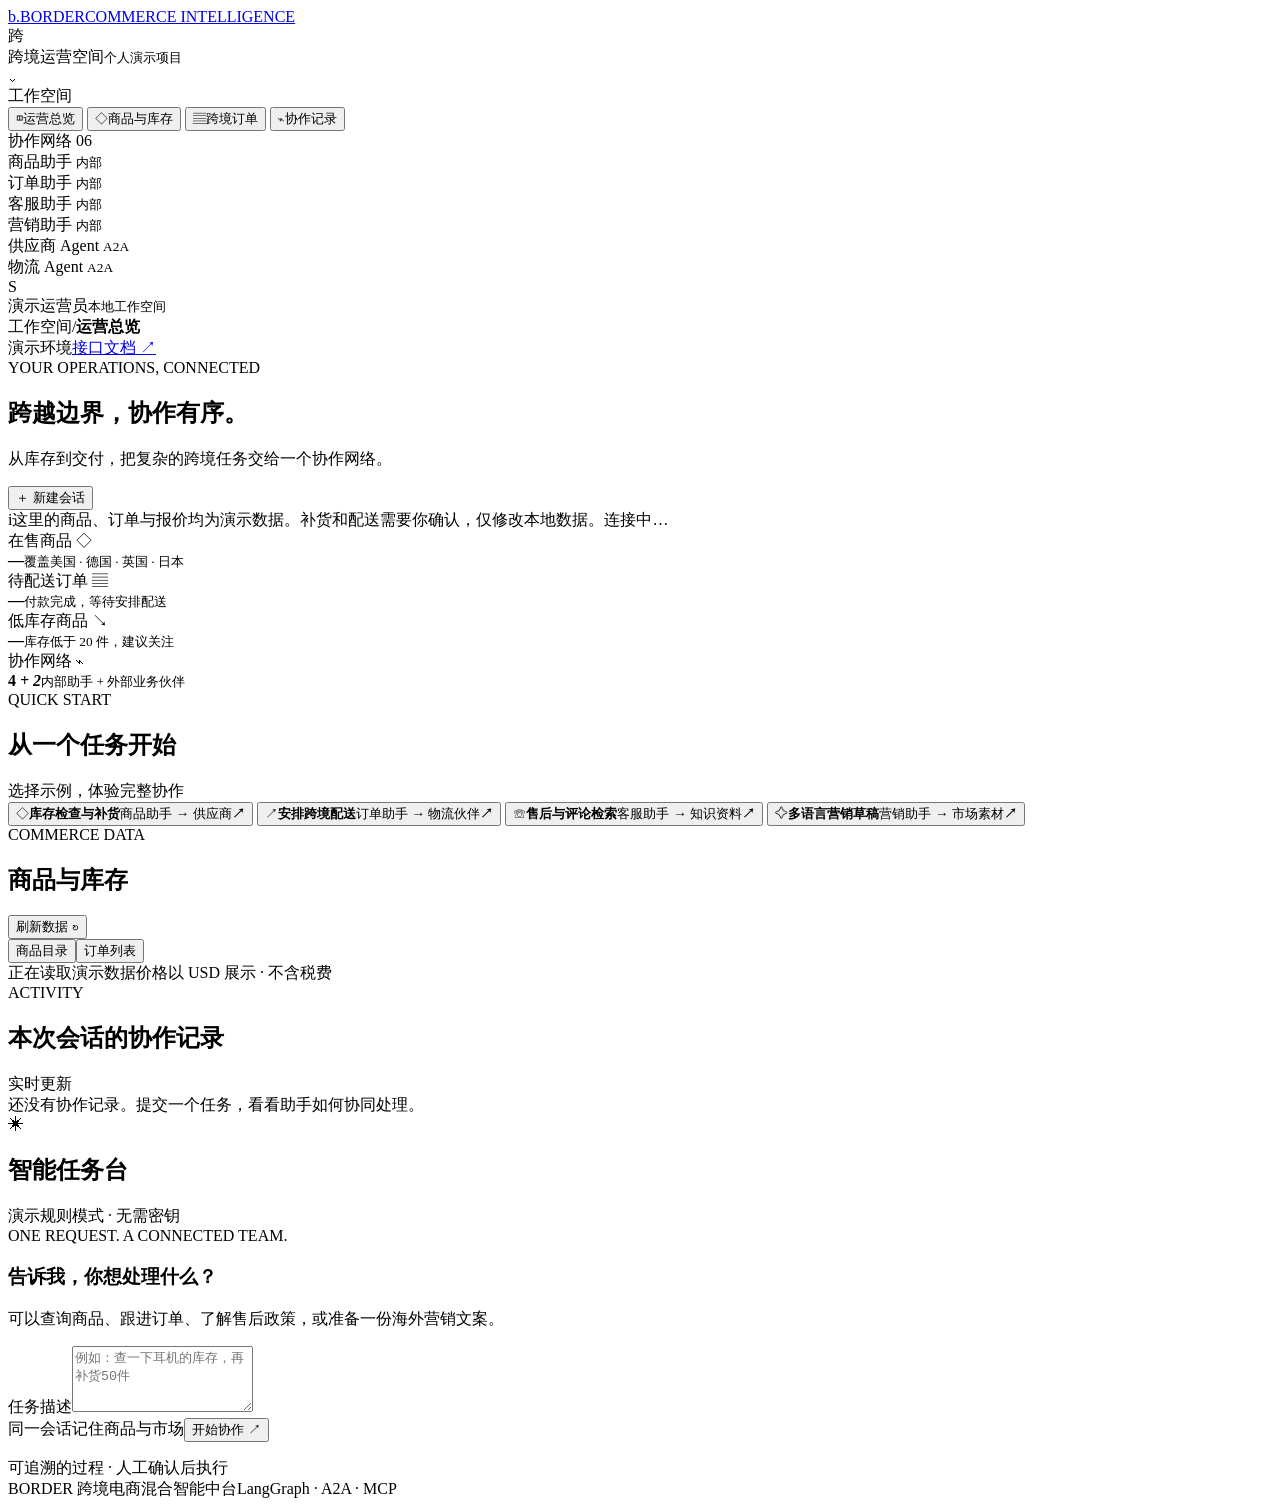
==== app/static/index.html @ a4b147e1 "Build runnable crossborder commerce hub with LangGraph, A2A and MCP" ====
<!doctype html>
<html lang="zh-CN">
<head>
  <meta charset="utf-8"><meta name="viewport" content="width=device-width, initial-scale=1">
  <meta name="color-scheme" content="light"><title>BORDER · 跨境智能协作台</title>
  <link rel="stylesheet" href="/static/style.css"><script src="/static/app.js" defer></script>
</head>
<body>
  <aside class="sidebar">
    <a class="brand" href="/" aria-label="BORDER 首页"><span class="brand-mark">b.</span><span>BORDER<span class="brand-sub">COMMERCE INTELLIGENCE</span></span></a>
    <div class="workspace"><span class="workspace-icon">跨</span><div>跨境运营空间<small>个人演示项目</small></div><span class="chevron">⌄</span></div>
    <div class="nav-label">工作空间</div>
    <nav aria-label="主导航">
      <button class="nav-item active" data-tab="overview"><span>◫</span>运营总览</button>
      <button class="nav-item" data-tab="products"><span>◇</span>商品与库存</button>
      <button class="nav-item" data-tab="orders"><span>▤</span>跨境订单</button>
      <button class="nav-item" data-tab="activity"><span>⌁</span>协作记录</button>
    </nav>
    <div class="nav-label agent-label">协作网络 <span>06</span></div>
    <div class="agent-list"><div><i></i>商品助手 <small>内部</small></div><div><i></i>订单助手 <small>内部</small></div><div><i></i>客服助手 <small>内部</small></div><div><i></i>营销助手 <small>内部</small></div><div class="external"><i></i>供应商 Agent <small>A2A</small></div><div class="external"><i></i>物流 Agent <small>A2A</small></div></div>
    <div class="sidebar-bottom"><span class="avatar">S</span><div>演示运营员<small>本地工作空间</small></div><span class="status-dot"></span></div>
  </aside>
  <div class="shell">
    <header><div><span class="breadcrumb">工作空间</span><span class="slash">/</span><strong id="page-label">运营总览</strong></div><div class="header-right"><span class="demo-badge">演示环境</span><a href="/docs" target="_blank" rel="noreferrer">接口文档 ↗</a></div></header>
    <main>
      <section class="page-heading"><div><div class="eyebrow">YOUR OPERATIONS, CONNECTED</div><h1 id="page-title">跨越边界，协作有序。</h1><p id="page-description">从库存到交付，把复杂的跨境任务交给一个协作网络。</p></div><button id="new-session" class="secondary">＋ 新建会话</button></section>
      <div class="environment-note"><span class="note-icon">i</span><span>这里的商品、订单与报价均为演示数据。补货和配送需要你确认，仅修改本地数据。</span><span id="connection" class="connection">连接中…</span></div>
      <section class="metrics" aria-label="运营概况"><article><div>在售商品 <span>◇</span></div><strong id="metric-products">—</strong><small>覆盖美国 · 德国 · 英国 · 日本</small></article><article><div>待配送订单 <span>▤</span></div><strong id="metric-orders">—</strong><small>付款完成，等待安排配送</small></article><article><div>低库存商品 <span>↘</span></div><strong id="metric-stock">—</strong><small>库存低于 20 件，建议关注</small></article><article class="network-metric"><div>协作网络 <span>⌁</span></div><strong>4 <em>+ 2</em></strong><small>内部助手 + 外部业务伙伴</small></article></section>
      <div class="main-grid">
        <div class="content-column">
          <section id="scenario-section" class="panel scenarios"><div class="section-heading"><div><span class="eyebrow">QUICK START</span><h2>从一个任务开始</h2></div><span class="muted">选择示例，体验完整协作</span></div><div class="scenario-grid">
            <button class="scenario" data-prompt="查询 SKU-1001 的库存，并补货50件"><span class="scenario-icon mint">◇</span><strong>库存检查与补货</strong><span>商品助手 → 供应商</span><b>↗</b></button>
            <button class="scenario" data-prompt="查看订单 CB-2026002，安排配送"><span class="scenario-icon blue">↗</span><strong>安排跨境配送</strong><span>订单助手 → 物流伙伴</span><b>↗</b></button>
            <button class="scenario" data-prompt="SKU-1001 的退货政策是什么？看看评论"><span class="scenario-icon lilac">☏</span><strong>售后与评论检索</strong><span>客服助手 → 知识资料</span><b>↗</b></button>
            <button class="scenario" data-prompt="为 SKU-1002 生成德国市场的营销文案"><span class="scenario-icon sand">✧</span><strong>多语言营销草稿</strong><span>营销助手 → 市场素材</span><b>↗</b></button>
          </div></section>
          <section class="panel data-panel"><div class="section-heading"><div><span class="eyebrow">COMMERCE DATA</span><h2 id="data-title">商品与库存</h2></div><button id="refresh" class="text-button">刷新数据 ↻</button></div><div class="data-tabs"><button class="selected" data-data="products">商品目录</button><button data-data="orders">订单列表</button></div><div class="table-wrap"><table><thead id="table-head"></thead><tbody id="table-body"></tbody></table></div><div class="table-footer"><span id="data-count">正在读取演示数据</span><span>价格以 USD 展示 · 不含税费</span></div></section>
          <section class="panel activity-panel" id="activity-panel"><div class="section-heading"><div><span class="eyebrow">ACTIVITY</span><h2>本次会话的协作记录</h2></div><span class="live-label"><i></i>实时更新</span></div><div id="activity-empty" class="empty-state">还没有协作记录。提交一个任务，看看助手如何协同处理。</div><div id="history"></div></section>
        </div>
        <aside class="assistant-panel panel"><div class="assistant-header"><div class="assistant-symbol">✳</div><div><h2>智能任务台</h2><span id="mode-label">演示规则模式 · 无需密钥</span></div><span class="online-dot"></span></div><div class="assistant-body"><div class="assistant-welcome"><span class="eyebrow">ONE REQUEST. A CONNECTED TEAM.</span><h3>告诉我，你想处理什么？</h3><p>可以查询商品、跟进订单、了解售后政策，或准备一份海外营销文案。</p></div><form id="task-form"><label for="message">任务描述</label><textarea id="message" maxlength="2000" rows="4" placeholder="例如：查一下耳机的库存，再补货50件" required></textarea><div class="form-foot"><span>同一会话记住商品与市场</span><button id="submit" class="primary" type="submit">开始协作 <span>↗</span></button></div></form><div id="task-status" role="status" aria-live="polite"></div><ol id="timeline" class="timeline" aria-label="任务处理过程"></ol><div id="answer-wrap" hidden><div class="answer-heading">处理结果 <span id="request-label"></span></div><div id="answer" class="answer"></div></div><div id="proposals"></div></div><div class="assistant-footer">可追溯的过程 · 人工确认后执行</div></aside>
      </div>
      <footer>BORDER <span>跨境电商混合智能中台</span><span class="footer-right">LangGraph · A2A · MCP</span></footer>
    </main>
  </div>
</body>
</html>
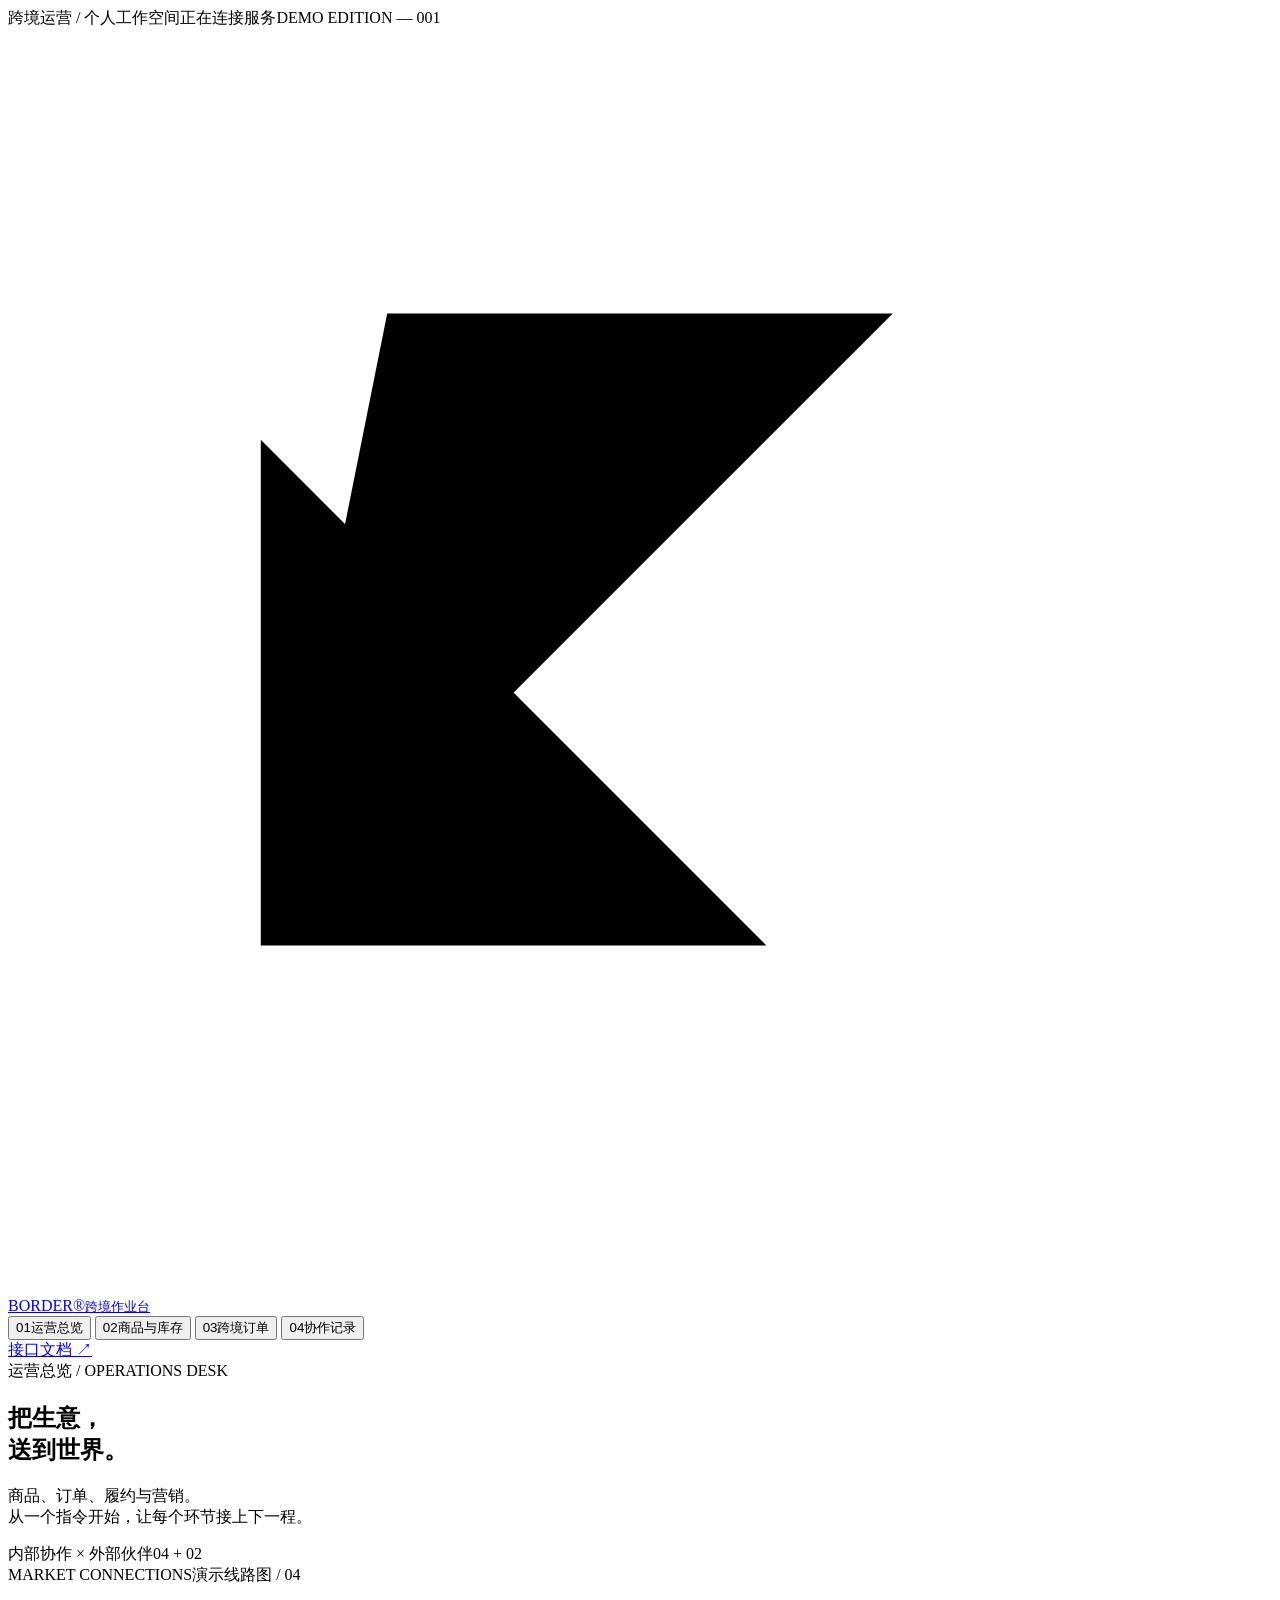
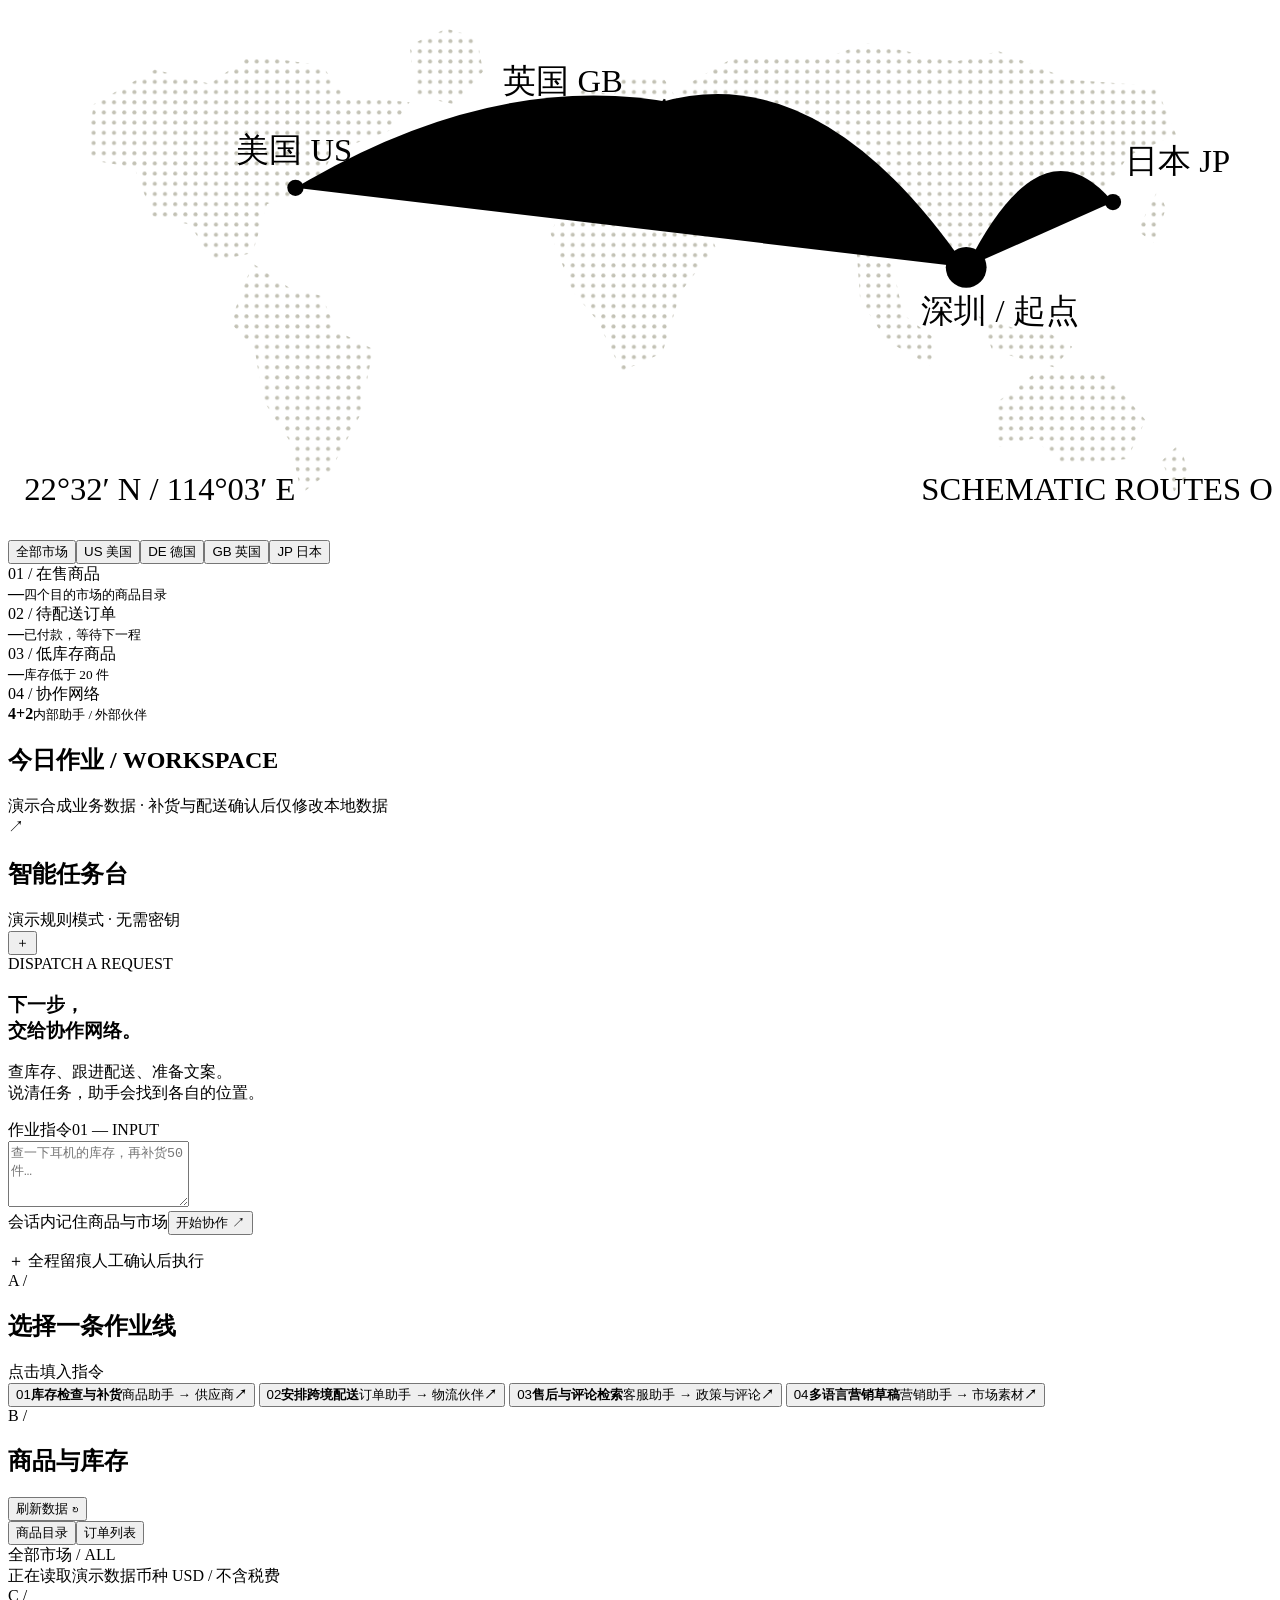
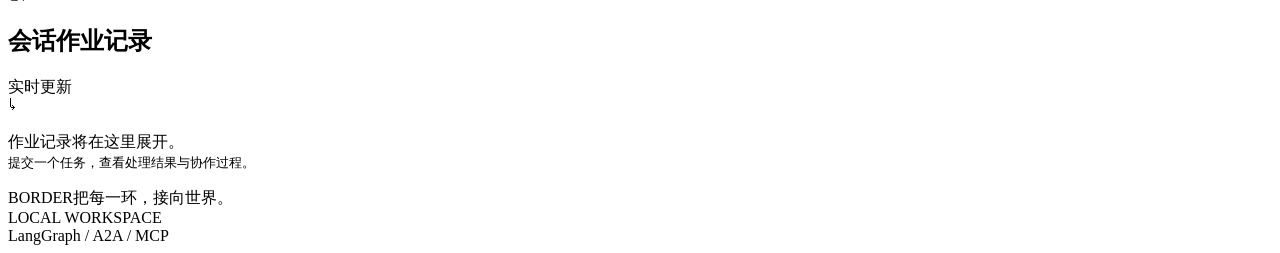
==== commit 8497300c: "Redesign BORDER as a freight operations desk with market route filtering" ====
--- a/app/static/index.html
+++ b/app/static/index.html
@@ -1,46 +1,369 @@
 <!doctype html>
 <html lang="zh-CN">
-<head>
-  <meta charset="utf-8"><meta name="viewport" content="width=device-width, initial-scale=1">
-  <meta name="color-scheme" content="light"><title>BORDER · 跨境智能协作台</title>
-  <link rel="stylesheet" href="/static/style.css"><script src="/static/app.js" defer></script>
-</head>
-<body>
-  <aside class="sidebar">
-    <a class="brand" href="/" aria-label="BORDER 首页"><span class="brand-mark">b.</span><span>BORDER<span class="brand-sub">COMMERCE INTELLIGENCE</span></span></a>
-    <div class="workspace"><span class="workspace-icon">跨</span><div>跨境运营空间<small>个人演示项目</small></div><span class="chevron">⌄</span></div>
-    <div class="nav-label">工作空间</div>
-    <nav aria-label="主导航">
-      <button class="nav-item active" data-tab="overview"><span>◫</span>运营总览</button>
-      <button class="nav-item" data-tab="products"><span>◇</span>商品与库存</button>
-      <button class="nav-item" data-tab="orders"><span>▤</span>跨境订单</button>
-      <button class="nav-item" data-tab="activity"><span>⌁</span>协作记录</button>
-    </nav>
-    <div class="nav-label agent-label">协作网络 <span>06</span></div>
-    <div class="agent-list"><div><i></i>商品助手 <small>内部</small></div><div><i></i>订单助手 <small>内部</small></div><div><i></i>客服助手 <small>内部</small></div><div><i></i>营销助手 <small>内部</small></div><div class="external"><i></i>供应商 Agent <small>A2A</small></div><div class="external"><i></i>物流 Agent <small>A2A</small></div></div>
-    <div class="sidebar-bottom"><span class="avatar">S</span><div>演示运营员<small>本地工作空间</small></div><span class="status-dot"></span></div>
-  </aside>
-  <div class="shell">
-    <header><div><span class="breadcrumb">工作空间</span><span class="slash">/</span><strong id="page-label">运营总览</strong></div><div class="header-right"><span class="demo-badge">演示环境</span><a href="/docs" target="_blank" rel="noreferrer">接口文档 ↗</a></div></header>
+  <head>
+    <meta charset="utf-8" />
+    <meta name="viewport" content="width=device-width, initial-scale=1" />
+    <meta name="color-scheme" content="light" />
+    <meta name="theme-color" content="#f1efe7" />
+    <title>BORDER · 跨境作业台</title>
+    <link rel="stylesheet" href="/static/style.css" />
+    <script src="/static/app.js" defer></script>
+  </head>
+  <body>
+    <div class="utility-strip">
+      <span>跨境运营 / 个人工作空间</span
+      ><span class="utility-status"
+        ><i></i><span id="connection">正在连接服务</span></span
+      ><span class="utility-edition">DEMO EDITION — 001</span>
+    </div>
+    <header class="masthead">
+      <a class="brand" href="/" aria-label="BORDER 首页"
+        ><svg viewBox="0 0 40 40" aria-hidden="true">
+          <path d="M8 29 28 9H12m16 0v16M8 13v16h16" /></svg
+        ><span
+          >BORDER<span class="brand-dot">®</span
+          ><small>跨境作业台</small></span
+        ></a
+      >
+      <nav aria-label="主导航">
+        <button
+          class="nav-item active"
+          data-tab="overview"
+          data-label="运营总览"
+        >
+          <span aria-hidden="true">01</span>运营总览
+        </button>
+        <button class="nav-item" data-tab="products" data-label="商品与库存">
+          <span aria-hidden="true">02</span>商品与库存
+        </button>
+        <button class="nav-item" data-tab="orders" data-label="跨境订单">
+          <span aria-hidden="true">03</span>跨境订单
+        </button>
+        <button class="nav-item" data-tab="activity" data-label="协作记录">
+          <span aria-hidden="true">04</span>协作记录
+        </button>
+      </nav>
+      <a class="docs-link" href="/docs" target="_blank" rel="noreferrer"
+        >接口文档 <span>↗</span></a
+      >
+    </header>
     <main>
-      <section class="page-heading"><div><div class="eyebrow">YOUR OPERATIONS, CONNECTED</div><h1 id="page-title">跨越边界，协作有序。</h1><p id="page-description">从库存到交付，把复杂的跨境任务交给一个协作网络。</p></div><button id="new-session" class="secondary">＋ 新建会话</button></section>
-      <div class="environment-note"><span class="note-icon">i</span><span>这里的商品、订单与报价均为演示数据。补货和配送需要你确认，仅修改本地数据。</span><span id="connection" class="connection">连接中…</span></div>
-      <section class="metrics" aria-label="运营概况"><article><div>在售商品 <span>◇</span></div><strong id="metric-products">—</strong><small>覆盖美国 · 德国 · 英国 · 日本</small></article><article><div>待配送订单 <span>▤</span></div><strong id="metric-orders">—</strong><small>付款完成，等待安排配送</small></article><article><div>低库存商品 <span>↘</span></div><strong id="metric-stock">—</strong><small>库存低于 20 件，建议关注</small></article><article class="network-metric"><div>协作网络 <span>⌁</span></div><strong>4 <em>+ 2</em></strong><small>内部助手 + 外部业务伙伴</small></article></section>
+      <section class="hero">
+        <div class="hero-copy">
+          <div class="eyebrow">
+            <span class="orange-square"></span
+            ><span id="page-label">运营总览</span
+            ><span class="hero-code"> / OPERATIONS DESK</span>
+          </div>
+          <h1 id="page-title">把生意，<br />送到<span>世界。</span></h1>
+          <p id="page-description">
+            商品、订单、履约与营销。<br />从一个指令开始，让每个环节接上下一程。
+          </p>
+          <div class="hero-foot">
+            <span class="hero-rule"></span><span>内部协作 × 外部伙伴</span
+            ><span class="hero-foot-index">04 + 02</span>
+          </div>
+        </div>
+        <div class="route-board" aria-label="从深圳出发的四个市场演示线路">
+          <div class="route-board-heading">
+            <span><i></i> MARKET CONNECTIONS</span><span>演示线路图 / 04</span>
+          </div>
+          <svg
+            class="world-map"
+            viewBox="0 0 620 270"
+            role="img"
+            aria-labelledby="map-title"
+          >
+            <title id="map-title">
+              深圳至美国、德国、英国和日本的示意线路，非实时物流
+            </title>
+            <defs>
+              <pattern
+                id="land-dots"
+                width="5"
+                height="5"
+                patternUnits="userSpaceOnUse"
+              >
+                <circle cx="2" cy="2" r="1" fill="#c3c2b5" />
+              </pattern>
+            </defs>
+            <g class="map-grid">
+              <path
+                d="M0 70H620M0 135H620M0 200H620M103 20V245M206 20V245M310 20V245M413 20V245M516 20V245"
+              />
+            </g>
+            <g class="continents" fill="url(#land-dots)">
+              <path
+                d="m42 58 30-17 27 7 20-14 35 5 11 15 32 3-10 14-27 10-10 19-23 7-7 24-19 4-12-18-18-4-9-24-24-4zM120 136l18 12 16 4 7 17 18 9-6 32-15 28-14 11-6-26-13-20-4-25-12-13zM197 29l18-8 15 4 3 17-14 16-19-4z"
+              />
+              <path
+                d="m270 62 13-12 14 4 5-10 20 2 9 14-7 9 9 12-15 7-11-8-10 8-10-9-17 3-10-9zM280 95l32-7 25 13 10 27-17 22-9 30-20 9-12-25-12-14-11-29zM330 50l28-16 41 2 22-8 44 9 21-5 35 14 42 3 10 24-23 10-16 22-27 2-12 21-16-8-16 17-16-11-11-23-20-4-17-17-29 3-14-19-17 9-14-11zM416 126l18 11 5 24 17 13-4 12-21-12-13-20zM476 162l21 7 10-1 15 9-9 10-30-8zM484 205l21-16 34 2 19 22-9 19-31 3-15-13-17 4zM554 120l10-20 4 9-6 17zM566 233l9-9 4 16-7 8z"
+              />
+            </g>
+            <g class="routes">
+              <path
+                class="route"
+                data-country="US"
+                d="M470 138Q320 -8 141 99"
+              />
+              <path
+                class="route"
+                data-country="GB"
+                d="M470 138Q386 16 292 69"
+              />
+              <path
+                class="route"
+                data-country="DE"
+                d="M470 138Q396 45 310 75"
+              />
+              <path
+                class="route"
+                data-country="JP"
+                d="M470 138Q507 64 542 106"
+              />
+            </g>
+            <g class="map-destinations">
+              <g class="map-point" data-country="US">
+                <circle cx="141" cy="99" r="4" />
+                <text x="112" y="86">美国 US</text>
+              </g>
+              <g class="map-point" data-country="GB">
+                <circle cx="292" cy="69" r="4" />
+                <text x="243" y="52">英国 GB</text>
+              </g>
+              <g class="map-point" data-country="DE">
+                <circle cx="310" cy="75" r="4" />
+                <text x="318" y="68">德国 DE</text>
+              </g>
+              <g class="map-point" data-country="JP">
+                <circle cx="542" cy="106" r="4" />
+                <text x="548" y="91">日本 JP</text>
+              </g>
+              <g class="origin">
+                <circle class="origin-ring" cx="470" cy="138" r="10" />
+                <circle cx="470" cy="138" r="4" />
+                <text x="448" y="165">深圳 / 起点</text>
+              </g>
+            </g>
+            <text class="map-coordinate" x="8" y="252">
+              22°32′ N / 114°03′ E
+            </text>
+            <text class="map-coordinate" x="448" y="252">
+              SCHEMATIC ROUTES ONLY
+            </text>
+          </svg>
+          <div
+            class="market-switch"
+            role="group"
+            aria-label="按目的市场筛选商品"
+          >
+            <button class="selected" data-market="all" aria-pressed="true">
+              全部市场</button
+            ><button data-market="US" aria-pressed="false">
+              US <span>美国</span></button
+            ><button data-market="DE" aria-pressed="false">
+              DE <span>德国</span></button
+            ><button data-market="GB" aria-pressed="false">
+              GB <span>英国</span></button
+            ><button data-market="JP" aria-pressed="false">
+              JP <span>日本</span>
+            </button>
+          </div>
+        </div>
+      </section>
+      <section class="metrics" aria-label="运营概况">
+        <article>
+          <div><span class="metric-index">01 /</span> 在售商品</div>
+          <strong id="metric-products">—</strong
+          ><small>四个目的市场的商品目录</small>
+        </article>
+        <article>
+          <div><span class="metric-index">02 /</span> 待配送订单</div>
+          <strong id="metric-orders">—</strong><small>已付款，等待下一程</small>
+        </article>
+        <article>
+          <div><span class="metric-index">03 /</span> 低库存商品</div>
+          <strong id="metric-stock">—</strong><small>库存低于 20 件</small>
+        </article>
+        <article class="network-metric">
+          <div><span class="metric-index">04 /</span> 协作网络</div>
+          <strong>4<span class="metric-plus">+</span>2</strong
+          ><small>内部助手 / 外部伙伴</small>
+        </article>
+      </section>
+      <div class="desk-heading">
+        <h2>今日作业<span> / WORKSPACE</span></h2>
+        <div class="environment-note">
+          <span class="demo-tag">演示</span>合成业务数据 ·
+          补货与配送确认后仅修改本地数据
+        </div>
+      </div>
       <div class="main-grid">
+        <aside class="assistant-panel" aria-label="智能任务台">
+          <div class="assistant-header">
+            <span class="dispatch-mark" aria-hidden="true">↗</span>
+            <div>
+              <h2>智能任务台</h2>
+              <span id="mode-label">演示规则模式 · 无需密钥</span>
+            </div>
+            <button
+              id="new-session"
+              class="new-session"
+              aria-label="新建会话"
+              title="新建会话"
+            >
+              ＋
+            </button>
+          </div>
+          <div class="assistant-body">
+            <div class="assistant-welcome">
+              <div class="eyebrow">DISPATCH A REQUEST</div>
+              <h3>下一步，<br />交给协作网络。</h3>
+              <p>
+                查库存、跟进配送、准备文案。<br />说清任务，助手会找到各自的位置。
+              </p>
+            </div>
+            <form id="task-form">
+              <div class="input-label">
+                <label for="message">作业指令</label><span>01 — INPUT</span>
+              </div>
+              <textarea
+                id="message"
+                maxlength="2000"
+                rows="4"
+                placeholder="查一下耳机的库存，再补货50件…"
+                required
+              ></textarea>
+              <div class="form-foot">
+                <span>会话内记住商品与市场</span
+                ><button id="submit" class="primary" type="submit">
+                  开始协作 <span>↗</span>
+                </button>
+              </div>
+            </form>
+            <div id="task-status" role="status" aria-live="polite"></div>
+            <ol id="timeline" class="timeline" aria-label="任务处理过程"></ol>
+            <div id="answer-wrap" hidden>
+              <div class="answer-heading">
+                作业回执 <span id="request-label"></span>
+              </div>
+              <div id="answer" class="answer"></div>
+            </div>
+            <div id="proposals"></div>
+          </div>
+          <div class="assistant-footer">
+            <span class="tiny-cross">＋</span> 全程留痕<span
+              >人工确认后执行</span
+            >
+          </div>
+        </aside>
         <div class="content-column">
-          <section id="scenario-section" class="panel scenarios"><div class="section-heading"><div><span class="eyebrow">QUICK START</span><h2>从一个任务开始</h2></div><span class="muted">选择示例，体验完整协作</span></div><div class="scenario-grid">
-            <button class="scenario" data-prompt="查询 SKU-1001 的库存，并补货50件"><span class="scenario-icon mint">◇</span><strong>库存检查与补货</strong><span>商品助手 → 供应商</span><b>↗</b></button>
-            <button class="scenario" data-prompt="查看订单 CB-2026002，安排配送"><span class="scenario-icon blue">↗</span><strong>安排跨境配送</strong><span>订单助手 → 物流伙伴</span><b>↗</b></button>
-            <button class="scenario" data-prompt="SKU-1001 的退货政策是什么？看看评论"><span class="scenario-icon lilac">☏</span><strong>售后与评论检索</strong><span>客服助手 → 知识资料</span><b>↗</b></button>
-            <button class="scenario" data-prompt="为 SKU-1002 生成德国市场的营销文案"><span class="scenario-icon sand">✧</span><strong>多语言营销草稿</strong><span>营销助手 → 市场素材</span><b>↗</b></button>
-          </div></section>
-          <section class="panel data-panel"><div class="section-heading"><div><span class="eyebrow">COMMERCE DATA</span><h2 id="data-title">商品与库存</h2></div><button id="refresh" class="text-button">刷新数据 ↻</button></div><div class="data-tabs"><button class="selected" data-data="products">商品目录</button><button data-data="orders">订单列表</button></div><div class="table-wrap"><table><thead id="table-head"></thead><tbody id="table-body"></tbody></table></div><div class="table-footer"><span id="data-count">正在读取演示数据</span><span>价格以 USD 展示 · 不含税费</span></div></section>
-          <section class="panel activity-panel" id="activity-panel"><div class="section-heading"><div><span class="eyebrow">ACTIVITY</span><h2>本次会话的协作记录</h2></div><span class="live-label"><i></i>实时更新</span></div><div id="activity-empty" class="empty-state">还没有协作记录。提交一个任务，看看助手如何协同处理。</div><div id="history"></div></section>
-        </div>
-        <aside class="assistant-panel panel"><div class="assistant-header"><div class="assistant-symbol">✳</div><div><h2>智能任务台</h2><span id="mode-label">演示规则模式 · 无需密钥</span></div><span class="online-dot"></span></div><div class="assistant-body"><div class="assistant-welcome"><span class="eyebrow">ONE REQUEST. A CONNECTED TEAM.</span><h3>告诉我，你想处理什么？</h3><p>可以查询商品、跟进订单、了解售后政策，或准备一份海外营销文案。</p></div><form id="task-form"><label for="message">任务描述</label><textarea id="message" maxlength="2000" rows="4" placeholder="例如：查一下耳机的库存，再补货50件" required></textarea><div class="form-foot"><span>同一会话记住商品与市场</span><button id="submit" class="primary" type="submit">开始协作 <span>↗</span></button></div></form><div id="task-status" role="status" aria-live="polite"></div><ol id="timeline" class="timeline" aria-label="任务处理过程"></ol><div id="answer-wrap" hidden><div class="answer-heading">处理结果 <span id="request-label"></span></div><div id="answer" class="answer"></div></div><div id="proposals"></div></div><div class="assistant-footer">可追溯的过程 · 人工确认后执行</div></aside>
+          <section id="scenario-section" class="scenarios">
+            <div class="section-heading">
+              <div>
+                <span class="section-index">A /</span>
+                <h2>选择一条作业线</h2>
+              </div>
+              <span class="muted">点击填入指令</span>
+            </div>
+            <div class="scenario-grid">
+              <button
+                class="scenario"
+                data-prompt="查询 SKU-1001 的库存，并补货50件"
+              >
+                <span class="scenario-number">01</span
+                ><span class="scenario-copy"
+                  ><strong>库存检查与补货</strong
+                  ><span>商品助手 → 供应商</span></span
+                ><b aria-hidden="true">↗</b>
+              </button>
+              <button
+                class="scenario"
+                data-prompt="查看订单 CB-2026002，安排配送"
+              >
+                <span class="scenario-number">02</span
+                ><span class="scenario-copy"
+                  ><strong>安排跨境配送</strong
+                  ><span>订单助手 → 物流伙伴</span></span
+                ><b aria-hidden="true">↗</b>
+              </button>
+              <button
+                class="scenario"
+                data-prompt="SKU-1001 的退货政策是什么？看看评论"
+              >
+                <span class="scenario-number">03</span
+                ><span class="scenario-copy"
+                  ><strong>售后与评论检索</strong
+                  ><span>客服助手 → 政策与评论</span></span
+                ><b aria-hidden="true">↗</b>
+              </button>
+              <button
+                class="scenario"
+                data-prompt="为 SKU-1002 生成德国市场的营销文案"
+              >
+                <span class="scenario-number">04</span
+                ><span class="scenario-copy"
+                  ><strong>多语言营销草稿</strong
+                  ><span>营销助手 → 市场素材</span></span
+                ><b aria-hidden="true">↗</b>
+              </button>
+            </div>
+          </section>
+          <section class="data-panel">
+            <div class="section-heading">
+              <div>
+                <span class="section-index">B /</span>
+                <h2 id="data-title">商品与库存</h2>
+              </div>
+              <button id="refresh" class="text-button">
+                刷新数据 <span>↻</span>
+              </button>
+            </div>
+            <div class="data-controls">
+              <div class="data-tabs">
+                <button class="selected" data-data="products">商品目录</button
+                ><button data-data="orders">订单列表</button>
+              </div>
+              <span id="market-label">全部市场 / ALL</span>
+            </div>
+            <div class="table-wrap">
+              <table>
+                <thead id="table-head"></thead>
+                <tbody id="table-body"></tbody>
+              </table>
+            </div>
+            <div class="table-footer">
+              <span id="data-count">正在读取演示数据</span
+              ><span>币种 USD / 不含税费</span>
+            </div>
+          </section>
+          <section class="activity-panel" id="activity-panel">
+            <div class="section-heading">
+              <div>
+                <span class="section-index">C /</span>
+                <h2>会话作业记录</h2>
+              </div>
+              <span class="live-label"><i></i>实时更新</span>
+            </div>
+            <div id="activity-empty" class="empty-state">
+              <span aria-hidden="true">↳</span>
+              <p>
+                作业记录将在这里展开。<br /><small
+                  >提交一个任务，查看处理结果与协作过程。</small
+                >
+              </p>
+            </div>
+            <div id="history"></div>
+          </section>
+        </div>
       </div>
-      <footer>BORDER <span>跨境电商混合智能中台</span><span class="footer-right">LangGraph · A2A · MCP</span></footer>
+      <footer>
+        <div class="footer-brand">BORDER<span>把每一环，接向世界。</span></div>
+        <div class="footer-stamp">
+          LOCAL WORKSPACE<br /><span>LangGraph / A2A / MCP</span>
+        </div>
+        <div class="barcode" aria-hidden="true"></div>
+      </footer>
     </main>
-  </div>
-</body>
+  </body>
 </html>
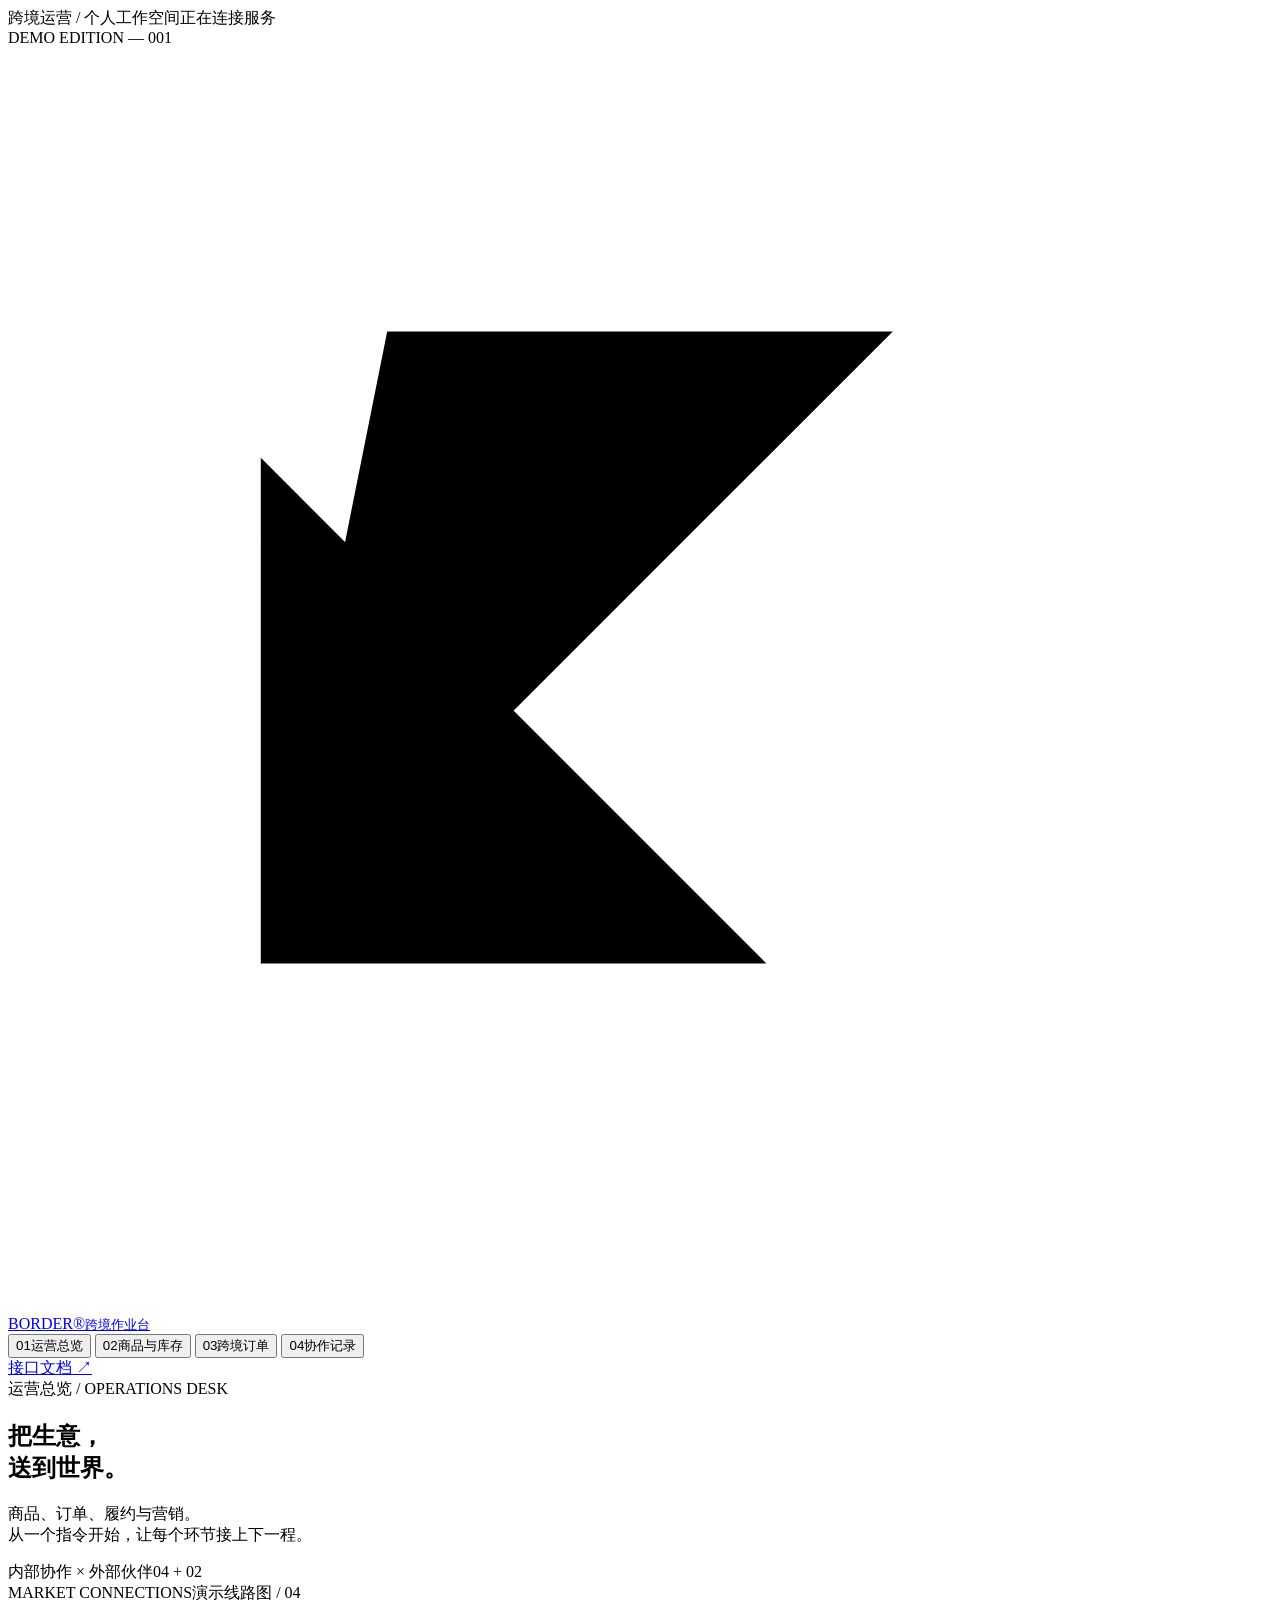
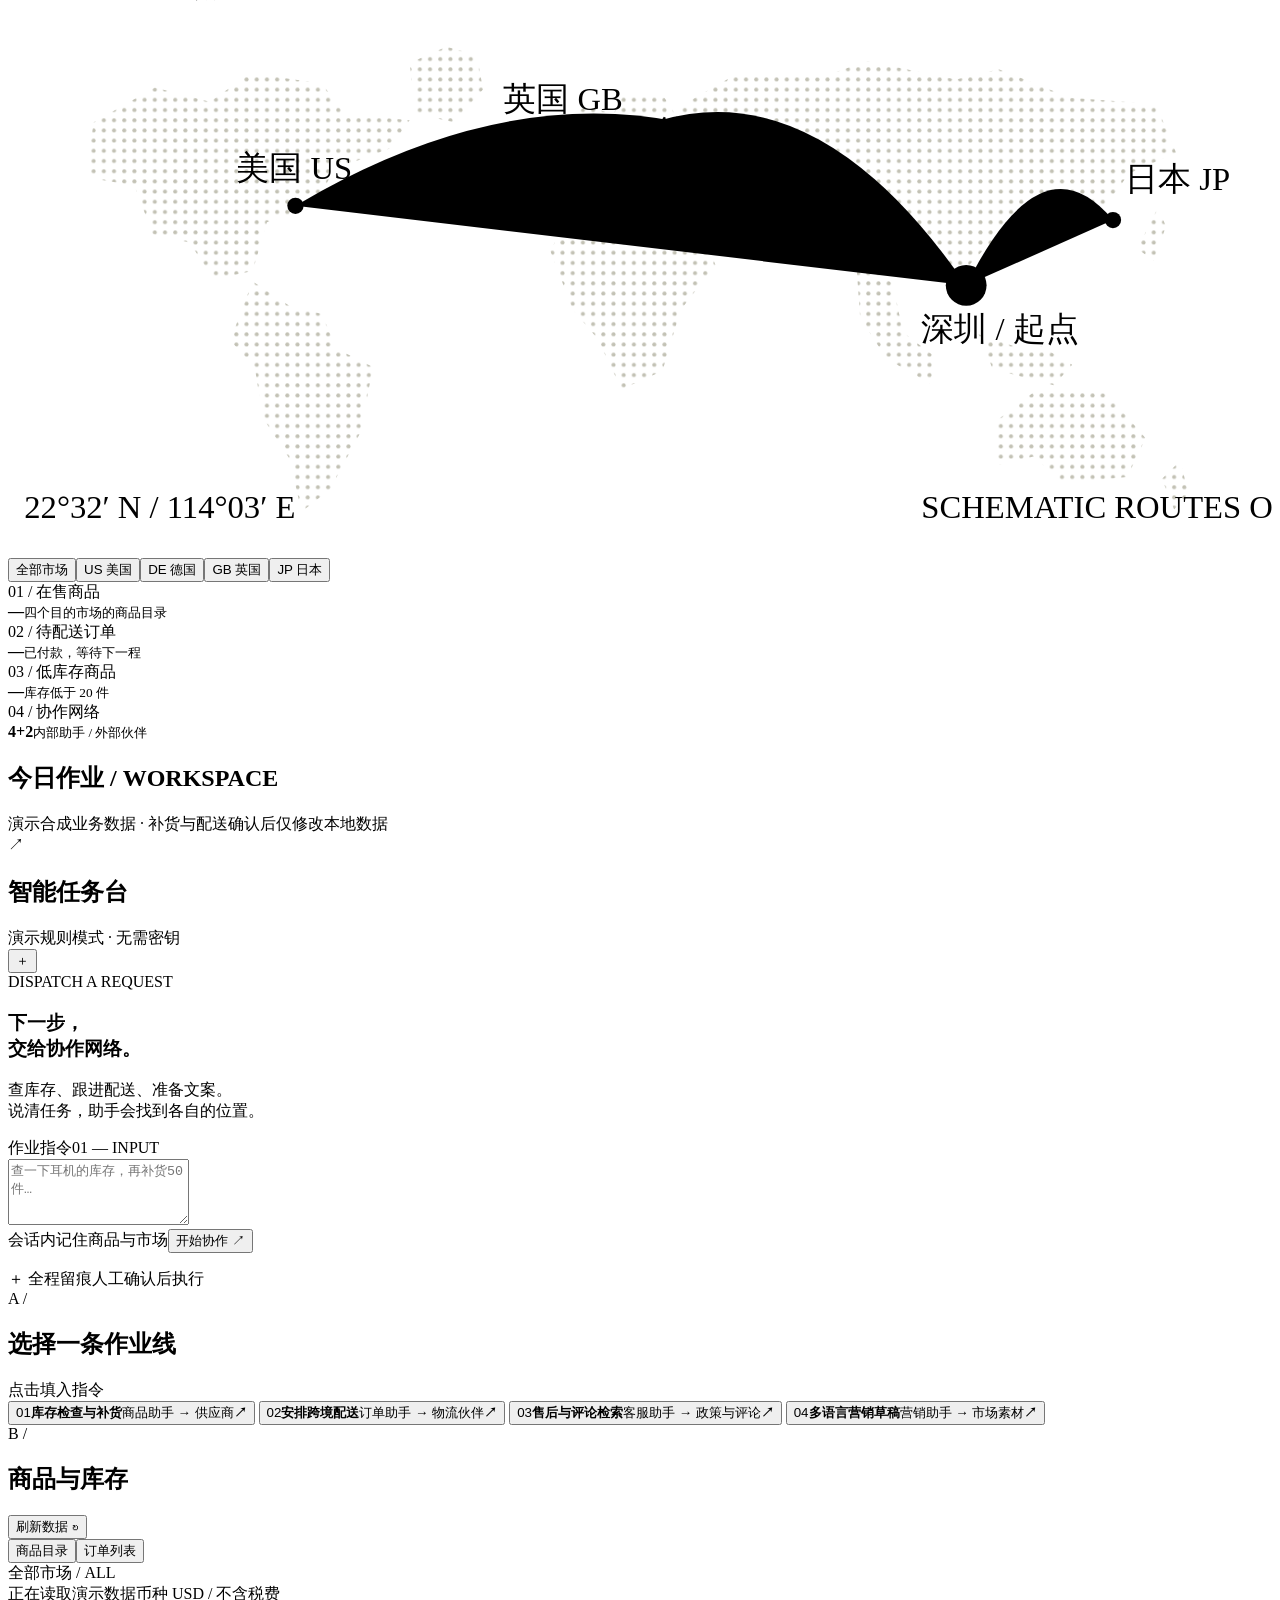
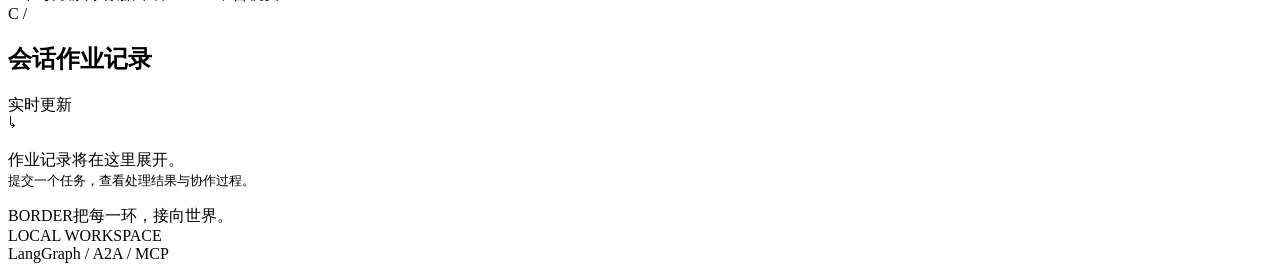
==== commit 4c39c6e4: "Replace browser authentication popup with a web login page and revocable sessions" ====
--- a/app/static/index.html
+++ b/app/static/index.html
@@ -14,7 +14,13 @@
       <span>跨境运营 / 个人工作空间</span
       ><span class="utility-status"
         ><i></i><span id="connection">正在连接服务</span></span
-      ><span class="utility-edition">DEMO EDITION — 001</span>
+      >
+      <div class="utility-account">
+        <span class="utility-edition">DEMO EDITION — 001</span>
+        <form id="logout-form" action="/logout" method="post" hidden>
+          <button type="submit">退出登录 ↗</button>
+        </form>
+      </div>
     </div>
     <header class="masthead">
       <a class="brand" href="/" aria-label="BORDER 首页"
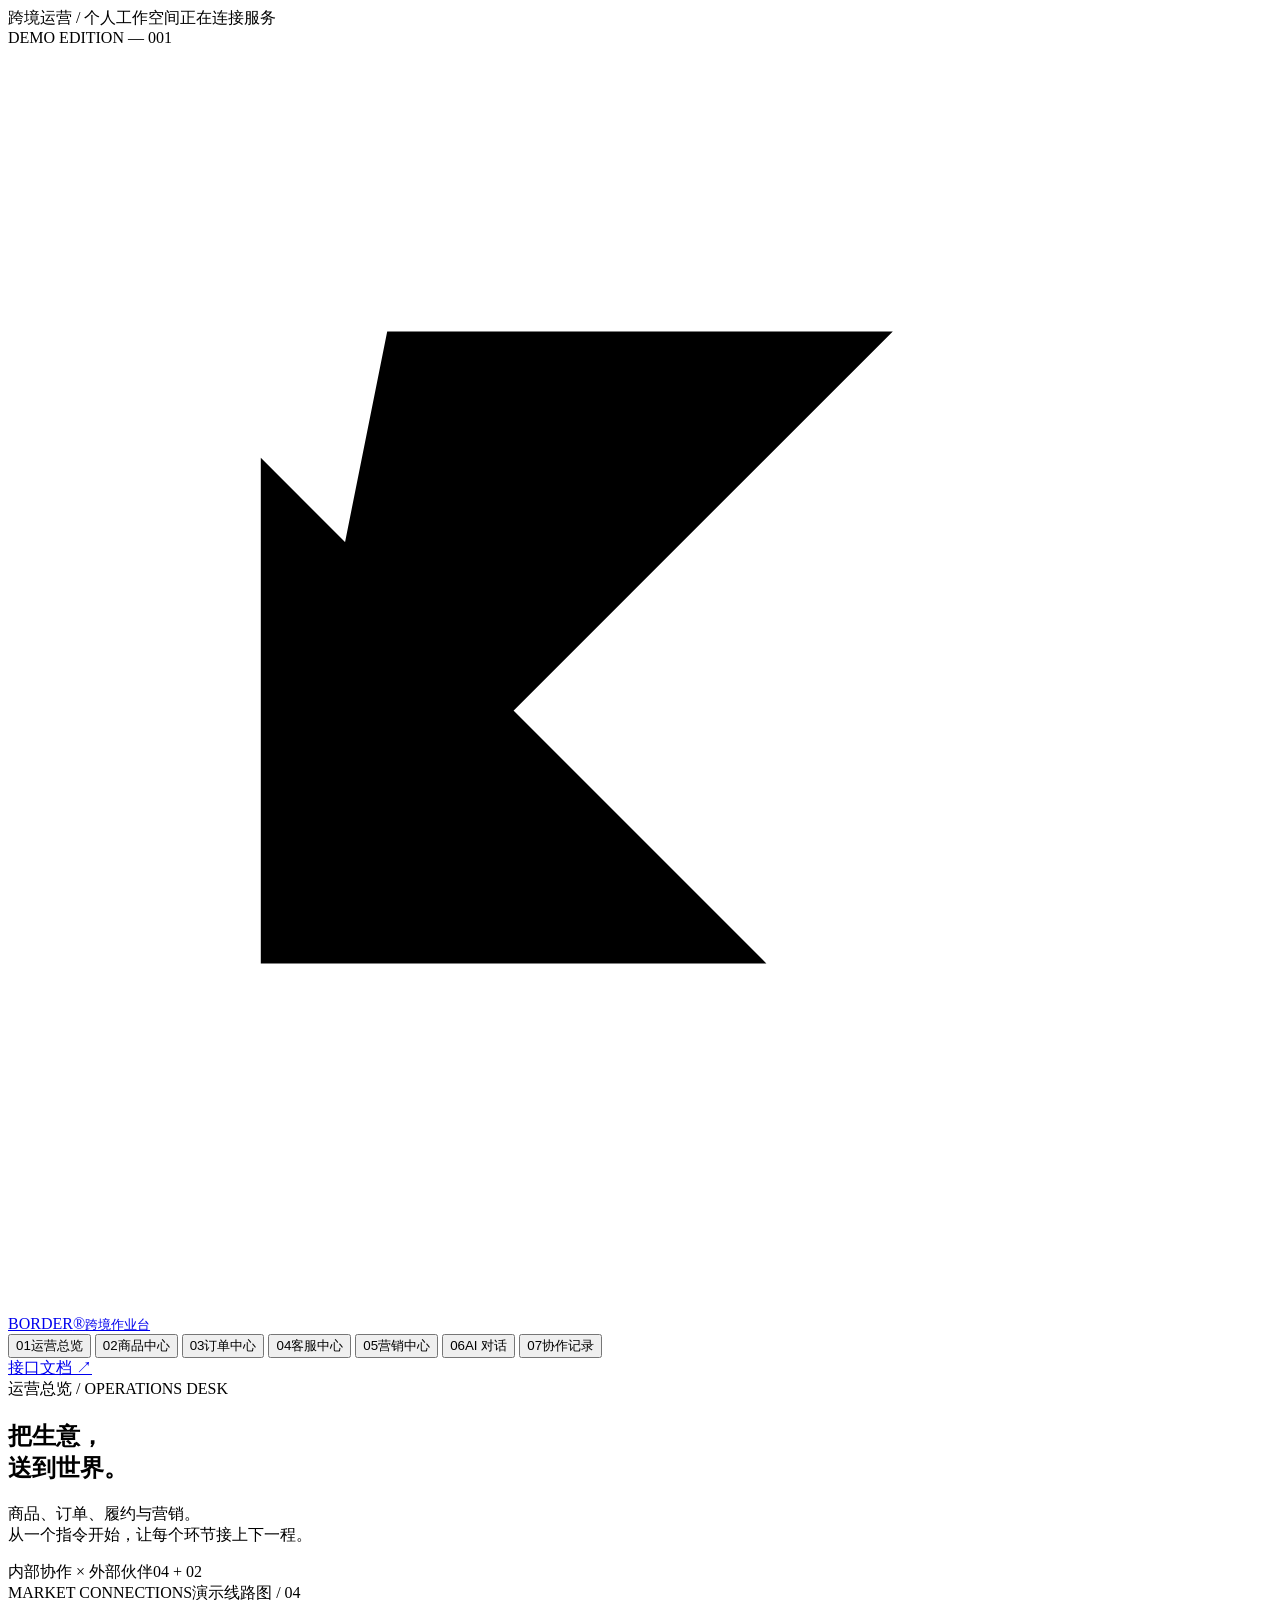
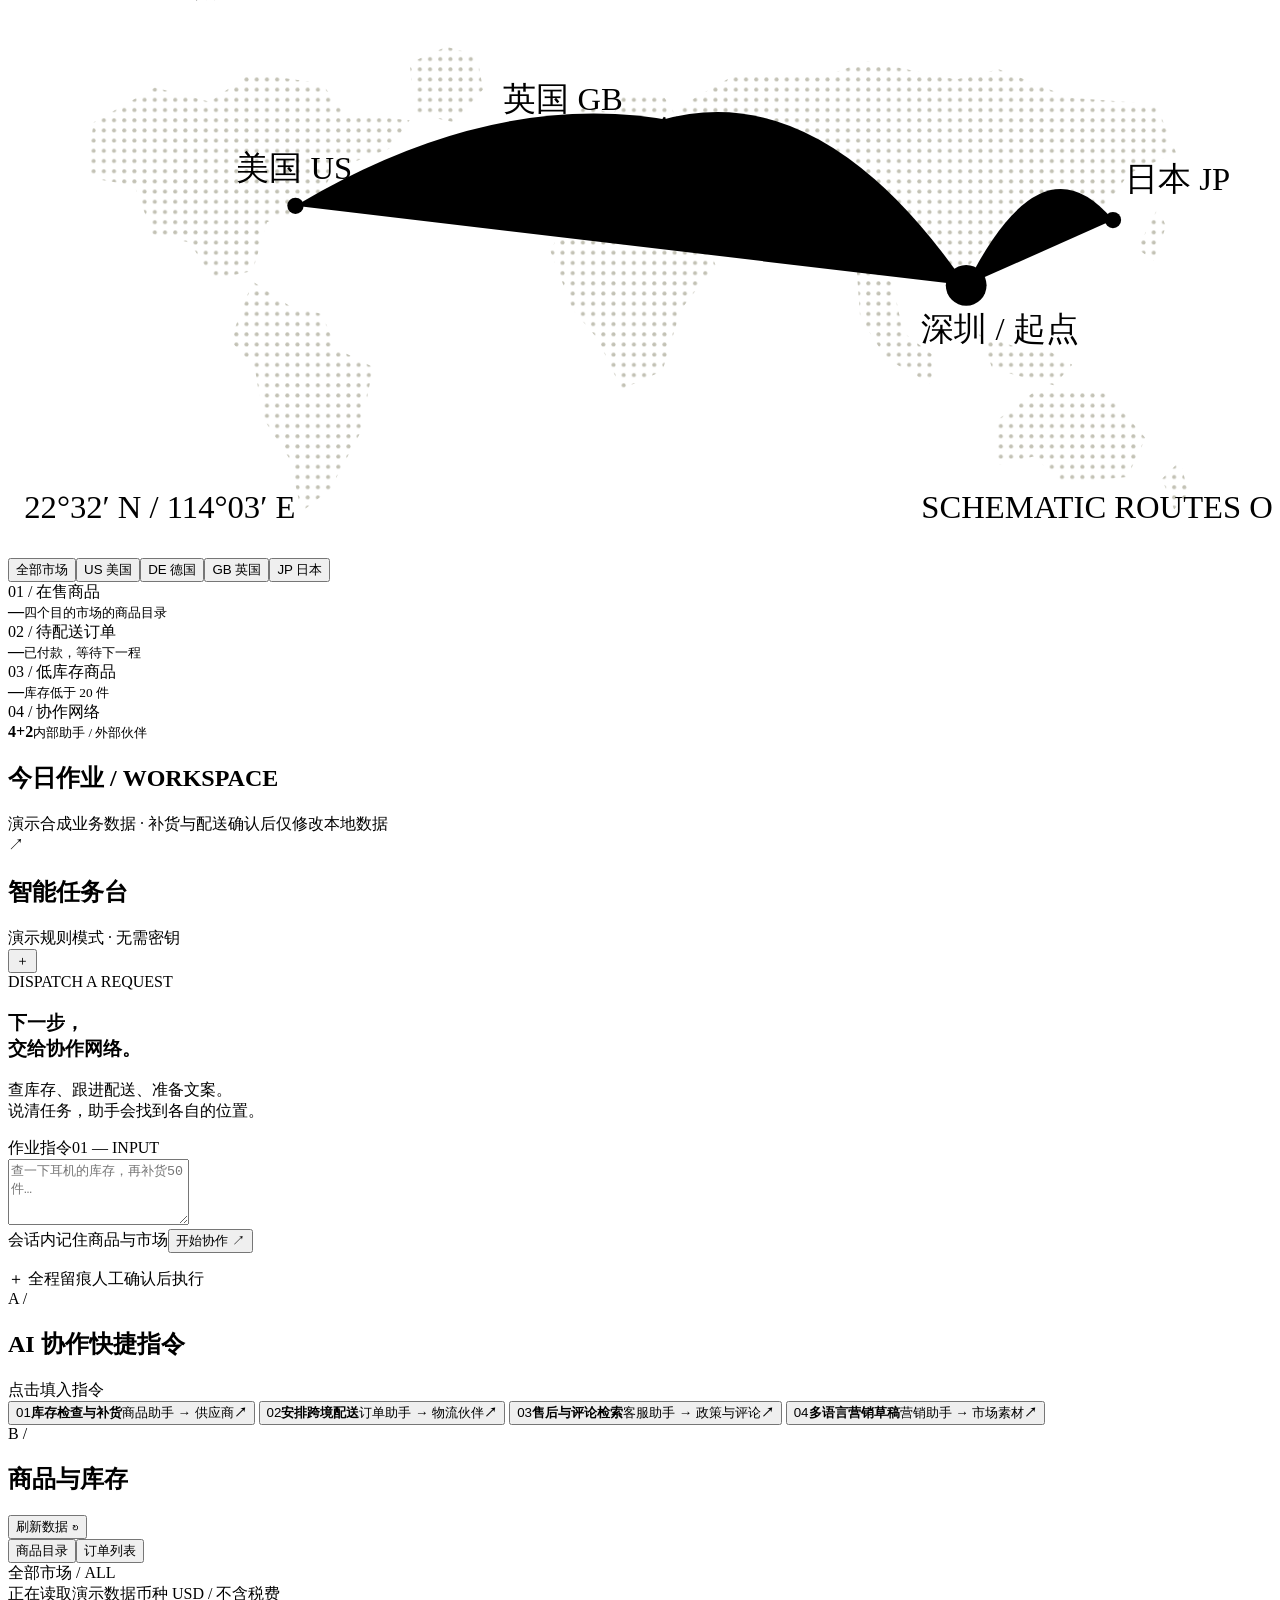
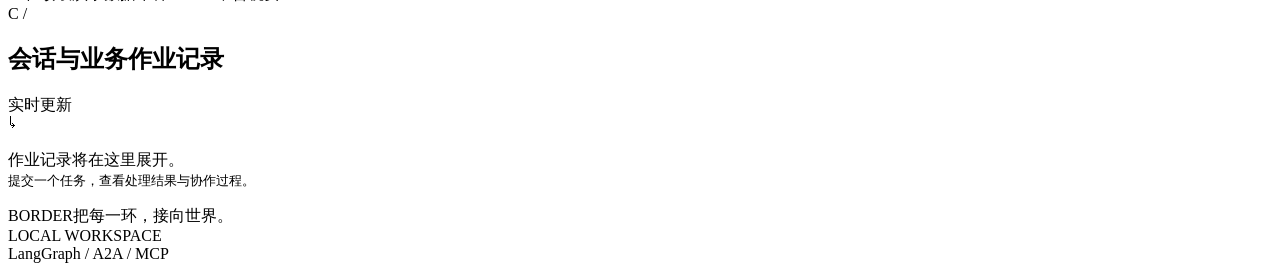
==== commit cdcbedee: "Add independent business centers alongside the AI collaboration console" ====
--- a/app/static/index.html
+++ b/app/static/index.html
@@ -8,6 +8,7 @@
     <title>BORDER · 跨境作业台</title>
     <link rel="stylesheet" href="/static/style.css" />
     <script src="/static/app.js" defer></script>
+    <script src="/static/modules.js" defer></script>
   </head>
   <body>
     <div class="utility-strip">
@@ -39,14 +40,23 @@
         >
           <span aria-hidden="true">01</span>运营总览
         </button>
-        <button class="nav-item" data-tab="products" data-label="商品与库存">
-          <span aria-hidden="true">02</span>商品与库存
-        </button>
-        <button class="nav-item" data-tab="orders" data-label="跨境订单">
-          <span aria-hidden="true">03</span>跨境订单
+        <button class="nav-item" data-tab="products" data-label="商品中心">
+          <span aria-hidden="true">02</span>商品中心
+        </button>
+        <button class="nav-item" data-tab="orders" data-label="订单中心">
+          <span aria-hidden="true">03</span>订单中心
+        </button>
+        <button class="nav-item" data-tab="support" data-label="客服中心">
+          <span aria-hidden="true">04</span>客服中心
+        </button>
+        <button class="nav-item" data-tab="marketing" data-label="营销中心">
+          <span aria-hidden="true">05</span>营销中心
+        </button>
+        <button class="nav-item" data-tab="assistant" data-label="AI 对话">
+          <span aria-hidden="true">06</span>AI 对话
         </button>
         <button class="nav-item" data-tab="activity" data-label="协作记录">
-          <span aria-hidden="true">04</span>协作记录
+          <span aria-hidden="true">07</span>协作记录
         </button>
       </nav>
       <a class="docs-link" href="/docs" target="_blank" rel="noreferrer"
@@ -204,6 +214,7 @@
           补货与配送确认后仅修改本地数据
         </div>
       </div>
+      <section id="module-workspace" aria-label="独立业务操作" hidden></section>
       <div class="main-grid">
         <aside class="assistant-panel" aria-label="智能任务台">
           <div class="assistant-header">
@@ -254,6 +265,11 @@
                 作业回执 <span id="request-label"></span>
               </div>
               <div id="answer" class="answer"></div>
+              <div id="model-usage" class="model-usage" role="status"></div>
+              <details id="evidence-wrap" class="evidence" hidden>
+                <summary>核对查询依据与资料来源</summary>
+                <div id="evidence"></div>
+              </details>
             </div>
             <div id="proposals"></div>
           </div>
@@ -268,7 +284,7 @@
             <div class="section-heading">
               <div>
                 <span class="section-index">A /</span>
-                <h2>选择一条作业线</h2>
+                <h2>AI 协作快捷指令</h2>
               </div>
               <span class="muted">点击填入指令</span>
             </div>
@@ -331,6 +347,16 @@
                 ><button data-data="orders">订单列表</button>
               </div>
               <span id="market-label">全部市场 / ALL</span>
+              <label id="table-filter" hidden
+                >目的市场
+                <select id="table-market">
+                  <option value="all">全部市场</option>
+                  <option value="US">美国</option>
+                  <option value="DE">德国</option>
+                  <option value="GB">英国</option>
+                  <option value="JP">日本</option>
+                </select>
+              </label>
             </div>
             <div class="table-wrap">
               <table>
@@ -347,7 +373,7 @@
             <div class="section-heading">
               <div>
                 <span class="section-index">C /</span>
-                <h2>会话作业记录</h2>
+                <h2>会话与业务作业记录</h2>
               </div>
               <span class="live-label"><i></i>实时更新</span>
             </div>
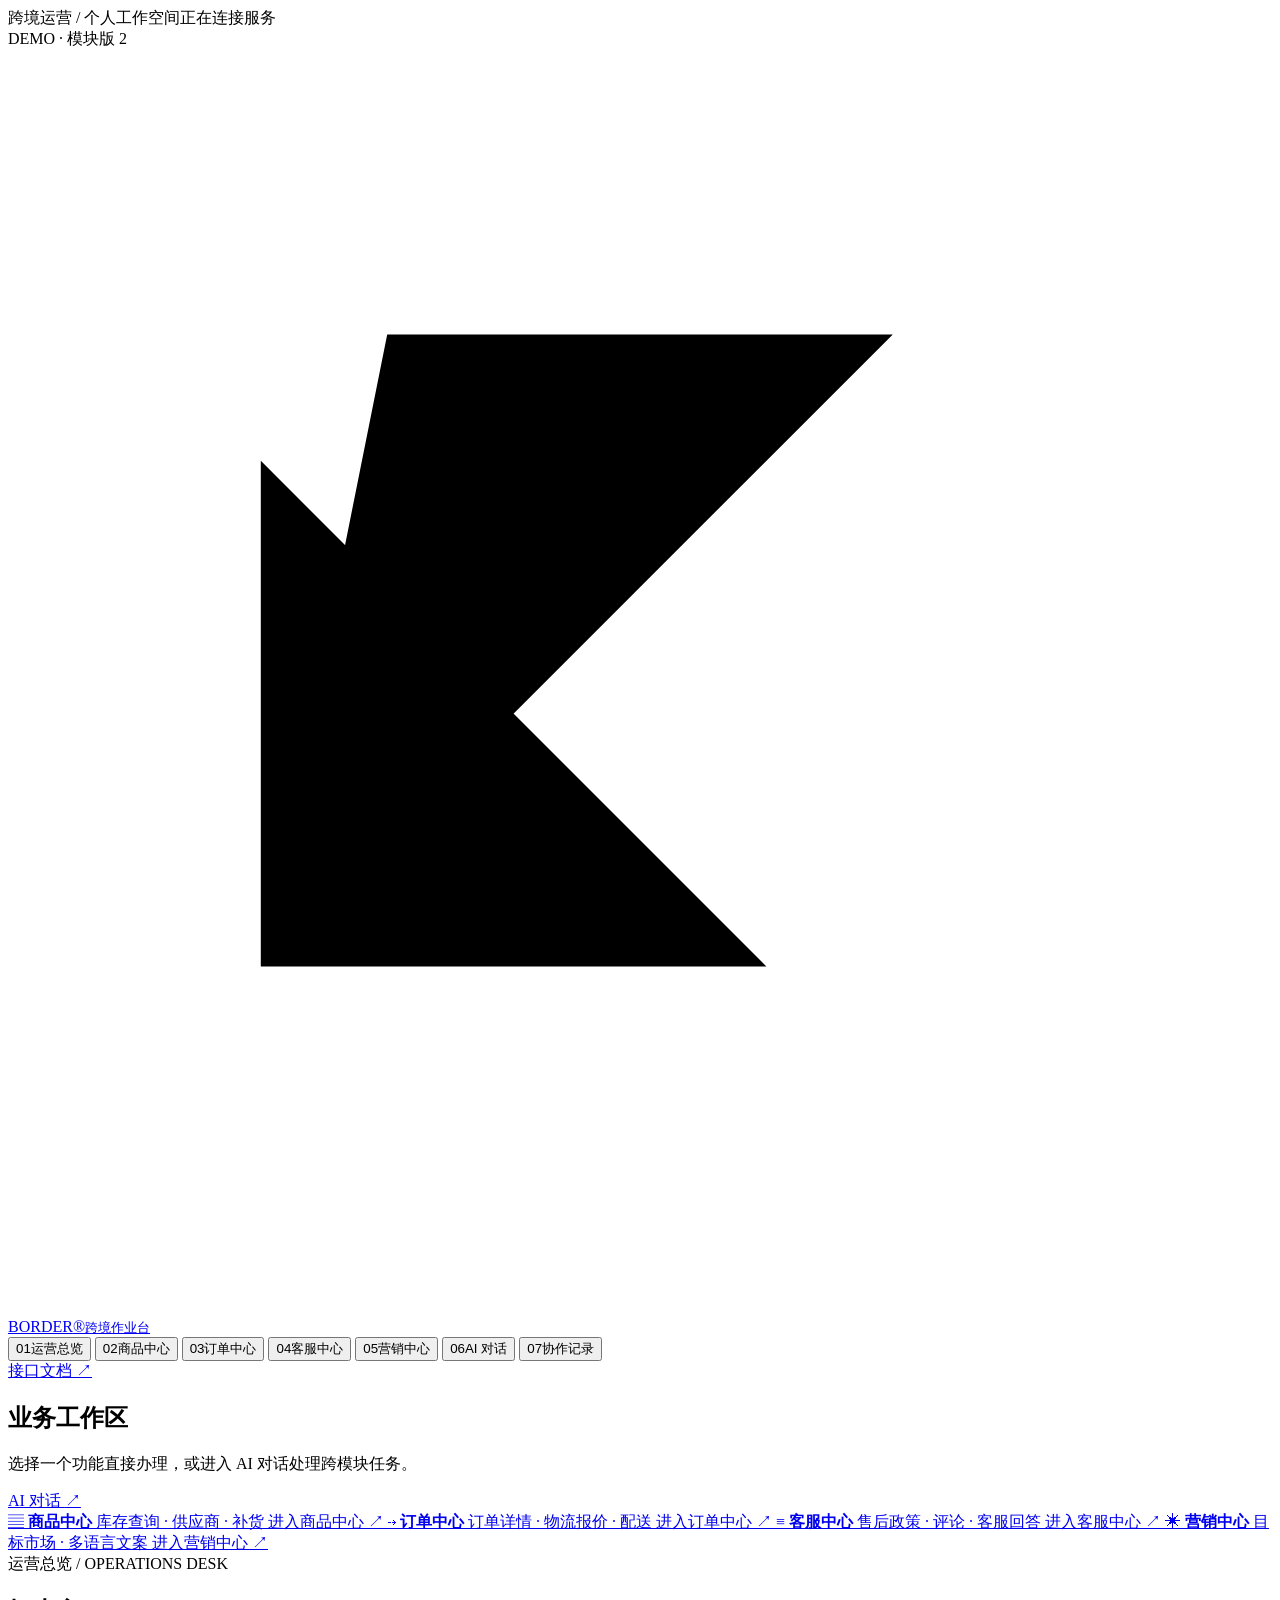
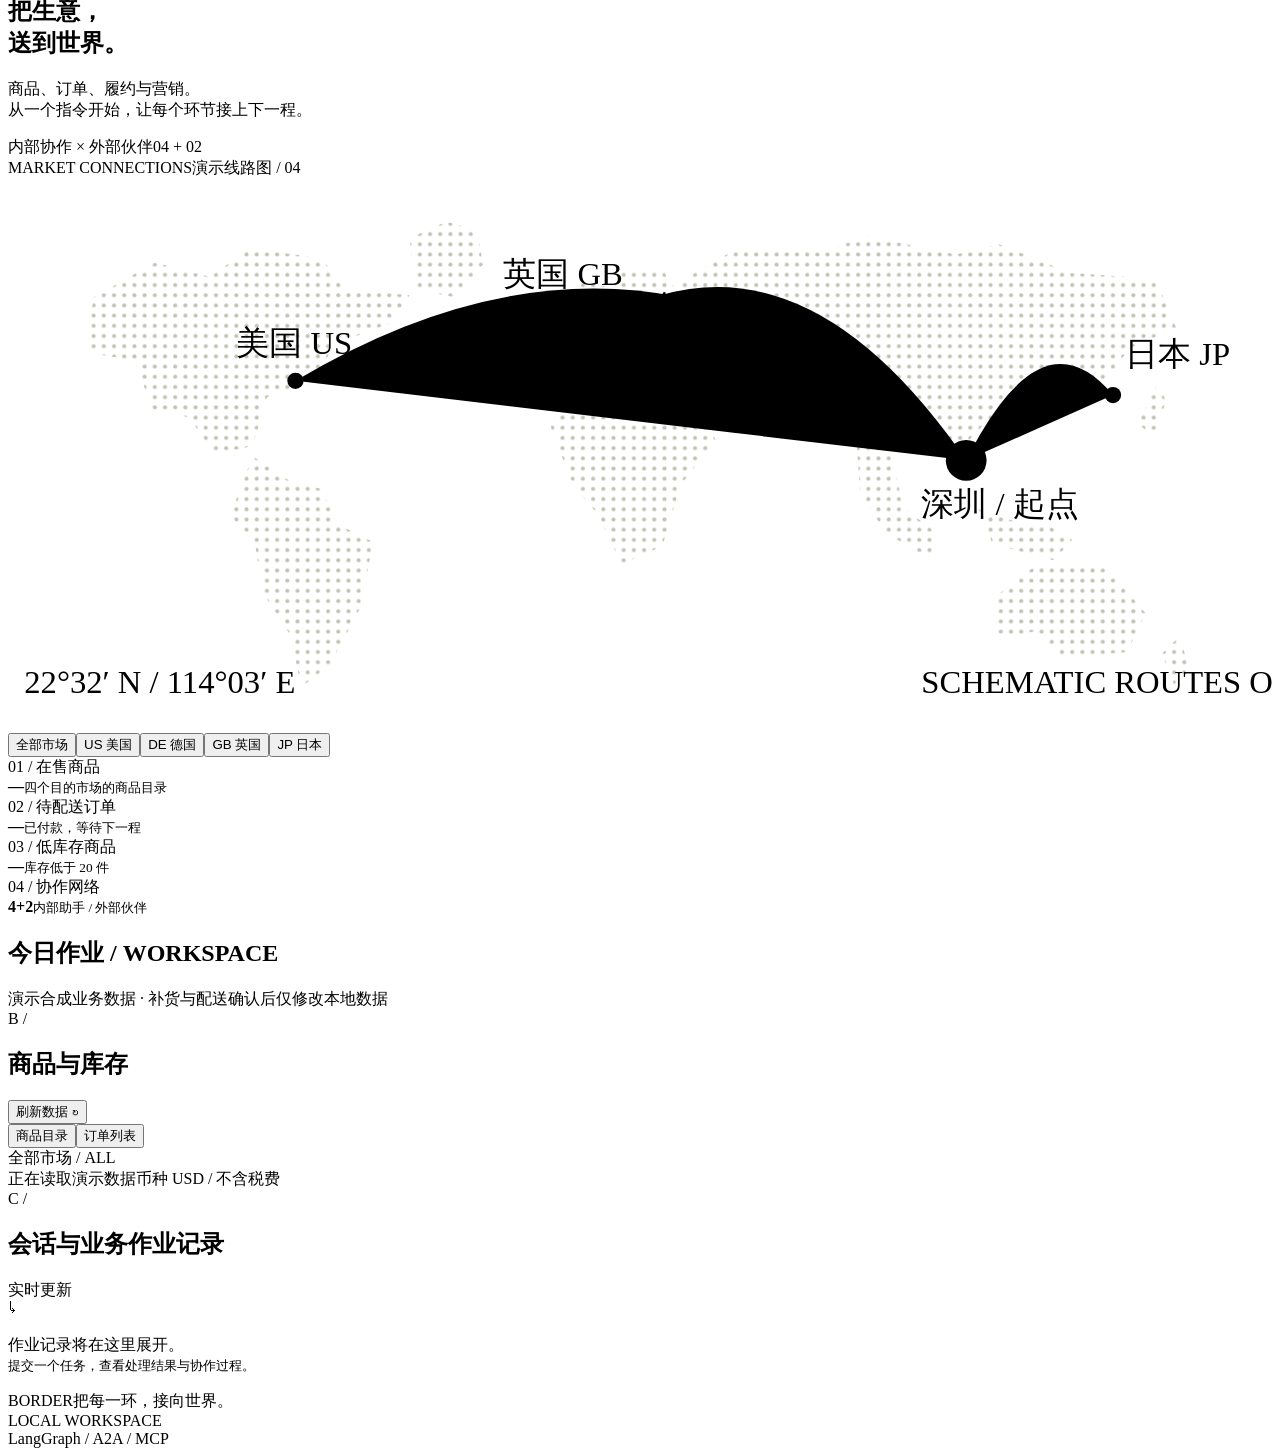
==== commit 37ea130b: "Make independent business centers the default landing workspace" ====
--- a/app/static/index.html
+++ b/app/static/index.html
@@ -6,9 +6,9 @@
     <meta name="color-scheme" content="light" />
     <meta name="theme-color" content="#f1efe7" />
     <title>BORDER · 跨境作业台</title>
-    <link rel="stylesheet" href="/static/style.css" />
-    <script src="/static/app.js" defer></script>
-    <script src="/static/modules.js" defer></script>
+    <link rel="stylesheet" href="/static/style.css?v=20261126-2" />
+    <script src="/static/app.js?v=20261126-2" defer></script>
+    <script src="/static/modules.js?v=20261126-2" defer></script>
   </head>
   <body>
     <div class="utility-strip">
@@ -17,7 +17,7 @@
         ><i></i><span id="connection">正在连接服务</span></span
       >
       <div class="utility-account">
-        <span class="utility-edition">DEMO EDITION — 001</span>
+        <span class="utility-edition">DEMO · 模块版 2</span>
         <form id="logout-form" action="/logout" method="post" hidden>
           <button type="submit">退出登录 ↗</button>
         </form>
@@ -64,6 +64,47 @@
       >
     </header>
     <main>
+      <section
+        id="module-launcher"
+        class="module-launcher"
+        aria-label="业务入口"
+      >
+        <div class="launcher-heading">
+          <div>
+            <h1>业务工作区</h1>
+            <p>选择一个功能直接办理，或进入 AI 对话处理跨模块任务。</p>
+          </div>
+          <a class="launcher-assistant" href="#assistant"
+            >AI 对话 <span aria-hidden="true">↗</span></a
+          >
+        </div>
+        <div class="launcher-grid">
+          <a class="launcher-card" href="#products">
+            <span class="launcher-icon" aria-hidden="true">▤</span>
+            <strong>商品中心</strong>
+            <span>库存查询 · 供应商 · 补货</span>
+            <span class="launcher-link">进入商品中心 ↗</span>
+          </a>
+          <a class="launcher-card" href="#orders">
+            <span class="launcher-icon" aria-hidden="true">⇢</span>
+            <strong>订单中心</strong>
+            <span>订单详情 · 物流报价 · 配送</span>
+            <span class="launcher-link">进入订单中心 ↗</span>
+          </a>
+          <a class="launcher-card" href="#support">
+            <span class="launcher-icon" aria-hidden="true">≡</span>
+            <strong>客服中心</strong>
+            <span>售后政策 · 评论 · 客服回答</span>
+            <span class="launcher-link">进入客服中心 ↗</span>
+          </a>
+          <a class="launcher-card" href="#marketing">
+            <span class="launcher-icon" aria-hidden="true">✳</span>
+            <strong>营销中心</strong>
+            <span>目标市场 · 多语言文案</span>
+            <span class="launcher-link">进入营销中心 ↗</span>
+          </a>
+        </div>
+      </section>
       <section class="hero">
         <div class="hero-copy">
           <div class="eyebrow">
@@ -215,8 +256,8 @@
         </div>
       </div>
       <section id="module-workspace" aria-label="独立业务操作" hidden></section>
-      <div class="main-grid">
-        <aside class="assistant-panel" aria-label="智能任务台">
+      <div class="main-grid single-column">
+        <aside class="assistant-panel" aria-label="智能任务台" hidden>
           <div class="assistant-header">
             <span class="dispatch-mark" aria-hidden="true">↗</span>
             <div>
@@ -280,7 +321,7 @@
           </div>
         </aside>
         <div class="content-column">
-          <section id="scenario-section" class="scenarios">
+          <section id="scenario-section" class="scenarios" hidden>
             <div class="section-heading">
               <div>
                 <span class="section-index">A /</span>
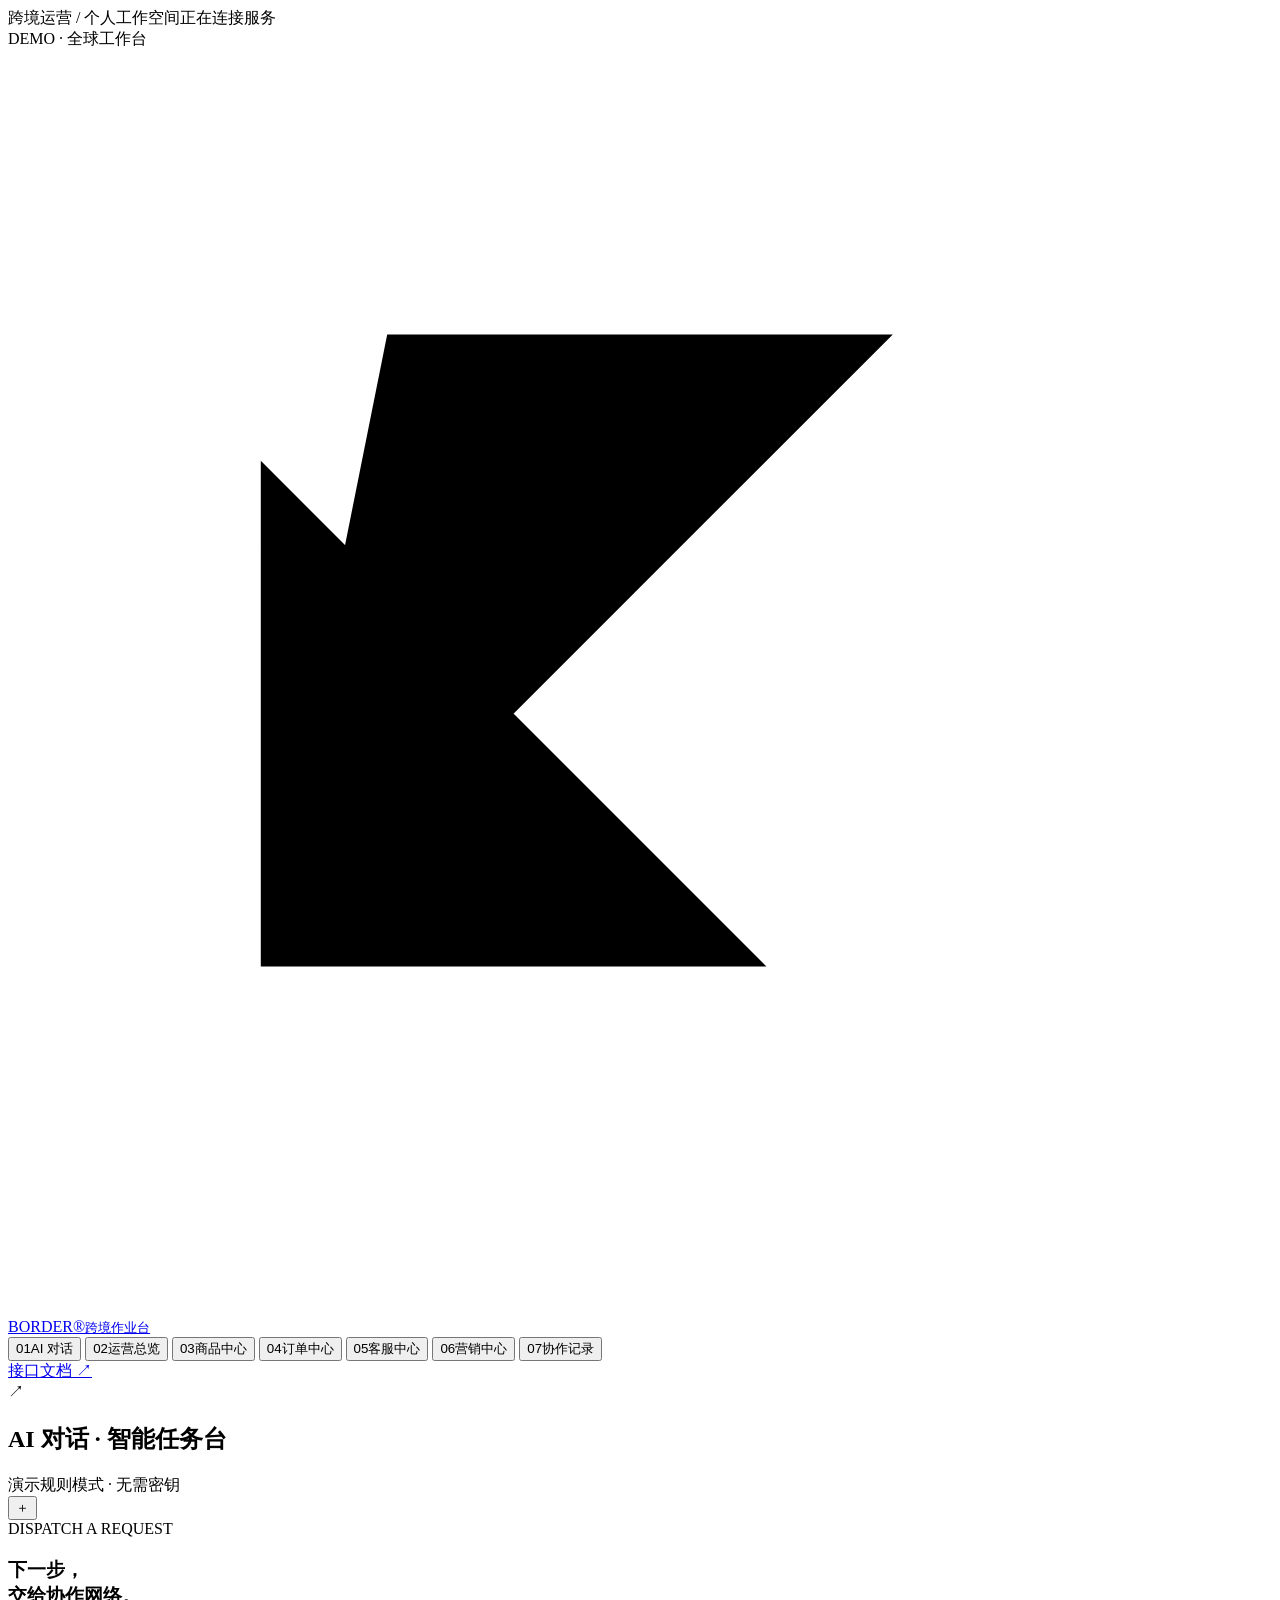
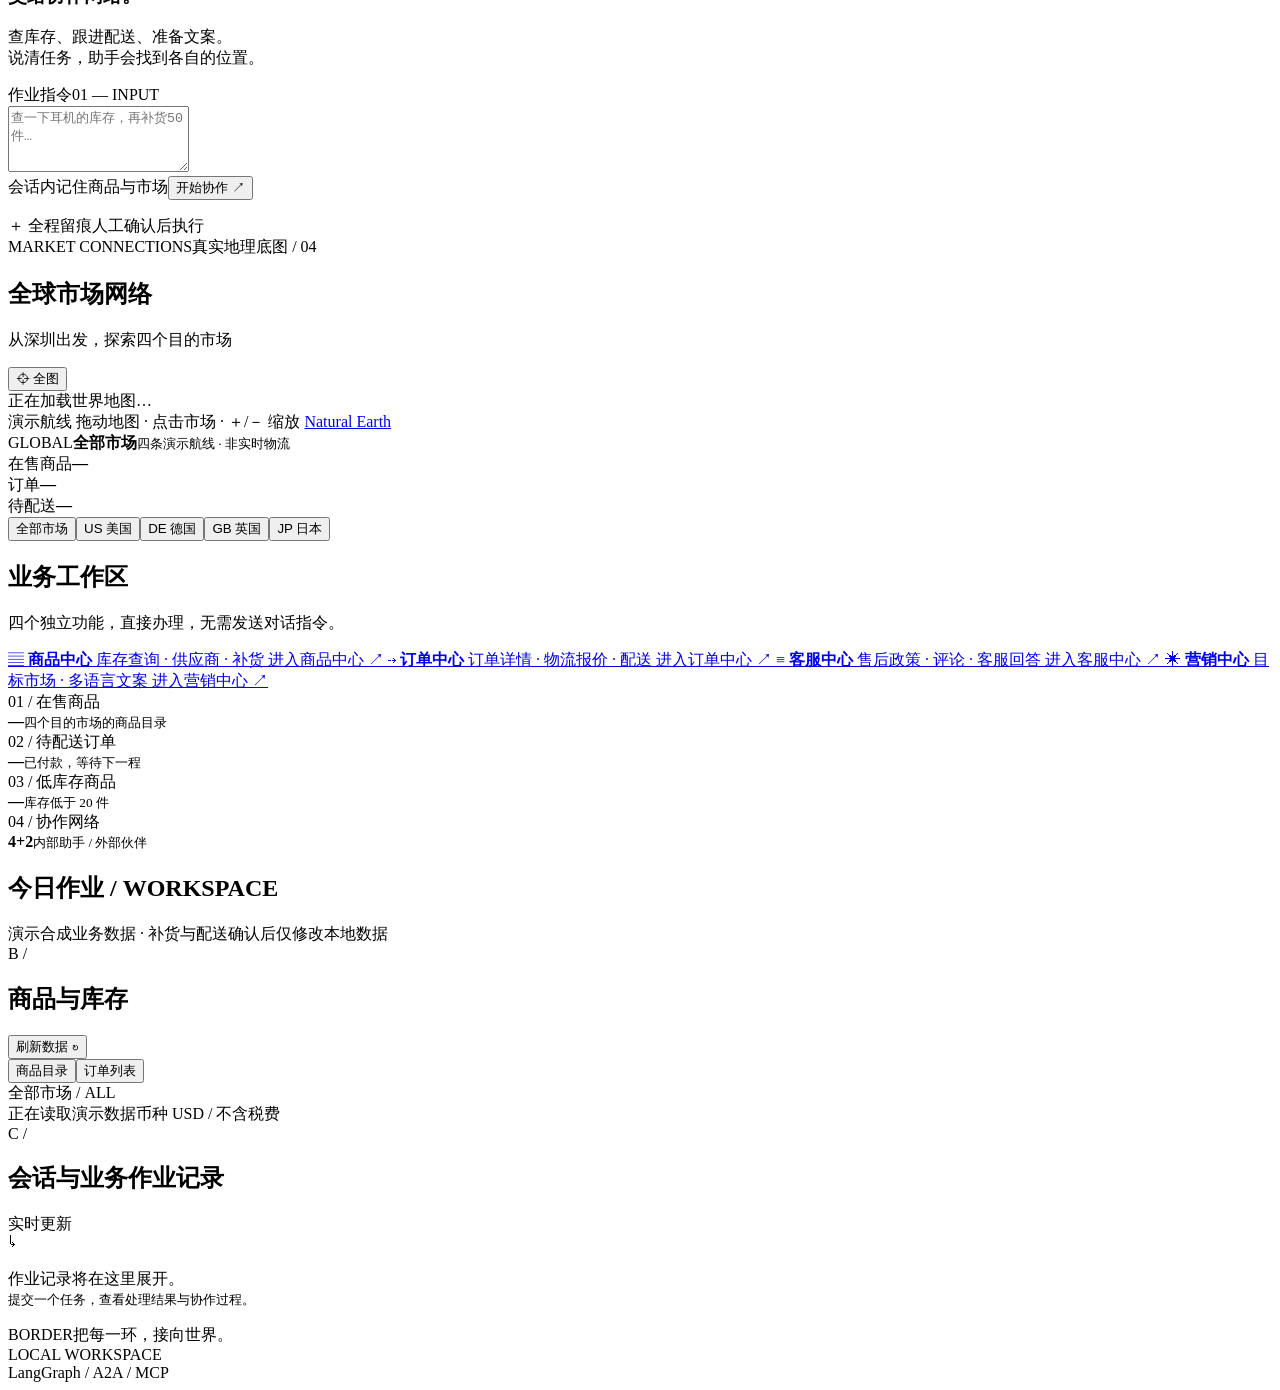
==== commit c32ef17c: "Make AI the home workspace and add an interactive geographic market map" ====
--- a/app/static/index.html
+++ b/app/static/index.html
@@ -6,9 +6,12 @@
     <meta name="color-scheme" content="light" />
     <meta name="theme-color" content="#f1efe7" />
     <title>BORDER · 跨境作业台</title>
-    <link rel="stylesheet" href="/static/style.css?v=20261126-2" />
-    <script src="/static/app.js?v=20261126-2" defer></script>
-    <script src="/static/modules.js?v=20261126-2" defer></script>
+    <link rel="stylesheet" href="/static/vendor/leaflet.css" />
+    <link rel="stylesheet" href="/static/style.css?v=20261126-3" />
+    <script src="/static/vendor/leaflet.js" defer></script>
+    <script src="/static/app.js?v=20261126-3" defer></script>
+    <script src="/static/modules.js?v=20261126-3" defer></script>
+    <script src="/static/map.js?v=20261126-3" defer></script>
   </head>
   <body>
     <div class="utility-strip">
@@ -17,7 +20,7 @@
         ><i></i><span id="connection">正在连接服务</span></span
       >
       <div class="utility-account">
-        <span class="utility-edition">DEMO · 模块版 2</span>
+        <span class="utility-edition">DEMO · 全球工作台</span>
         <form id="logout-form" action="/logout" method="post" hidden>
           <button type="submit">退出登录 ↗</button>
         </form>
@@ -33,27 +36,23 @@
         ></a
       >
       <nav aria-label="主导航">
-        <button
-          class="nav-item active"
-          data-tab="overview"
-          data-label="运营总览"
-        >
-          <span aria-hidden="true">01</span>运营总览
+        <button class="nav-item active" data-tab="assistant" data-label="AI 对话" aria-current="page">
+          <span aria-hidden="true">01</span>AI 对话
+        </button>
+        <button class="nav-item" data-tab="overview" data-label="运营总览">
+          <span aria-hidden="true">02</span>运营总览
         </button>
         <button class="nav-item" data-tab="products" data-label="商品中心">
-          <span aria-hidden="true">02</span>商品中心
+          <span aria-hidden="true">03</span>商品中心
         </button>
         <button class="nav-item" data-tab="orders" data-label="订单中心">
-          <span aria-hidden="true">03</span>订单中心
+          <span aria-hidden="true">04</span>订单中心
         </button>
         <button class="nav-item" data-tab="support" data-label="客服中心">
-          <span aria-hidden="true">04</span>客服中心
+          <span aria-hidden="true">05</span>客服中心
         </button>
         <button class="nav-item" data-tab="marketing" data-label="营销中心">
-          <span aria-hidden="true">05</span>营销中心
-        </button>
-        <button class="nav-item" data-tab="assistant" data-label="AI 对话">
-          <span aria-hidden="true">06</span>AI 对话
+          <span aria-hidden="true">06</span>营销中心
         </button>
         <button class="nav-item" data-tab="activity" data-label="协作记录">
           <span aria-hidden="true">07</span>协作记录
@@ -64,6 +63,126 @@
       >
     </header>
     <main>
+      <section class="hero ai-first">
+        <aside class="assistant-panel" aria-label="智能任务台">
+          <div class="assistant-header">
+            <span class="dispatch-mark" aria-hidden="true">↗</span>
+            <div>
+              <h2>AI 对话 · 智能任务台</h2>
+              <span id="mode-label">演示规则模式 · 无需密钥</span>
+            </div>
+            <button
+              id="new-session"
+              class="new-session"
+              aria-label="新建会话"
+              title="新建会话"
+            >
+              ＋
+            </button>
+          </div>
+          <div class="assistant-body">
+            <div class="assistant-welcome">
+              <div class="eyebrow">DISPATCH A REQUEST</div>
+              <h3>下一步，<br />交给协作网络。</h3>
+              <p>
+                查库存、跟进配送、准备文案。<br />说清任务，助手会找到各自的位置。
+              </p>
+            </div>
+            <form id="task-form">
+              <div class="input-label">
+                <label for="message">作业指令</label><span>01 — INPUT</span>
+              </div>
+              <textarea
+                id="message"
+                maxlength="2000"
+                rows="4"
+                placeholder="查一下耳机的库存，再补货50件…"
+                required
+              ></textarea>
+              <div class="form-foot">
+                <span>会话内记住商品与市场</span
+                ><button id="submit" class="primary" type="submit">
+                  开始协作 <span>↗</span>
+                </button>
+              </div>
+            </form>
+            <div id="task-status" role="status" aria-live="polite"></div>
+            <ol id="timeline" class="timeline" aria-label="任务处理过程"></ol>
+            <div id="answer-wrap" hidden>
+              <div class="answer-heading">
+                作业回执 <span id="request-label"></span>
+              </div>
+              <div id="answer" class="answer"></div>
+              <div id="model-usage" class="model-usage" role="status"></div>
+              <details id="evidence-wrap" class="evidence" hidden>
+                <summary>核对查询依据与资料来源</summary>
+                <div id="evidence"></div>
+              </details>
+            </div>
+            <div id="proposals"></div>
+          </div>
+          <div class="assistant-footer">
+            <span class="tiny-cross">＋</span> 全程留痕<span
+              >人工确认后执行</span
+            >
+          </div>
+        </aside>
+        <div class="hero-copy" hidden>
+          <div class="eyebrow">
+            <span class="orange-square"></span
+            ><span id="page-label">运营总览</span
+            ><span class="hero-code"> / OPERATIONS DESK</span>
+          </div>
+          <h1 id="page-title">把生意，<br />送到<span>世界。</span></h1>
+          <p id="page-description">
+            商品、订单、履约与营销。<br />从一个指令开始，让每个环节接上下一程。
+          </p>
+          <div class="hero-foot">
+            <span class="hero-rule"></span><span>内部协作 × 外部伙伴</span
+            ><span class="hero-foot-index">04 + 02</span>
+          </div>
+        </div>
+        <div class="route-board" aria-label="从深圳出发的四个市场演示线路">
+          <div class="route-board-heading">
+            <span><i></i> MARKET CONNECTIONS</span><span>真实地理底图 / 04</span>
+          </div>
+          <div class="map-header">
+            <div><h2>全球市场网络</h2><p>从深圳出发，探索四个目的市场</p></div>
+            <button id="map-reset" type="button" title="恢复世界视图">⌖ 全图</button>
+          </div>
+          <div id="world-map" class="interactive-world-map" role="region" aria-label="互动世界地图，拖动平移，使用加减按钮缩放">
+            <div id="map-loading" role="status">正在加载世界地图…</div>
+          </div>
+          <div class="map-legend">
+            <span><i></i> 演示航线</span>
+            <span>拖动地图 · 点击市场 · ＋/－ 缩放</span>
+            <a href="https://www.naturalearthdata.com/" target="_blank" rel="noreferrer">Natural Earth</a>
+          </div>
+          <div id="map-market-detail" class="map-market-detail" aria-live="polite">
+            <div class="map-detail-title"><span id="map-market-code">GLOBAL</span><strong id="map-market-name">全部市场</strong><small id="map-market-distance">四条演示航线 · 非实时物流</small></div>
+            <div><span>在售商品</span><strong id="map-product-count">—</strong></div>
+            <div><span>订单</span><strong id="map-order-count">—</strong></div>
+            <div><span>待配送</span><strong id="map-pending-count">—</strong></div>
+          </div>
+          <div
+            class="market-switch"
+            role="group"
+            aria-label="按目的市场筛选商品"
+          >
+            <button class="selected" data-market="all" aria-pressed="true">
+              全部市场</button
+            ><button data-market="US" aria-pressed="false">
+              US <span>美国</span></button
+            ><button data-market="DE" aria-pressed="false">
+              DE <span>德国</span></button
+            ><button data-market="GB" aria-pressed="false">
+              GB <span>英国</span></button
+            ><button data-market="JP" aria-pressed="false">
+              JP <span>日本</span>
+            </button>
+          </div>
+        </div>
+      </section>
       <section
         id="module-launcher"
         class="module-launcher"
@@ -71,10 +190,10 @@
       >
         <div class="launcher-heading">
           <div>
-            <h1>业务工作区</h1>
-            <p>选择一个功能直接办理，或进入 AI 对话处理跨模块任务。</p>
-          </div>
-          <a class="launcher-assistant" href="#assistant"
+            <h2>业务工作区</h2>
+            <p>四个独立功能，直接办理，无需发送对话指令。</p>
+          </div>
+          <a class="launcher-assistant" href="#assistant" hidden
             >AI 对话 <span aria-hidden="true">↗</span></a
           >
         </div>
@@ -103,129 +222,6 @@
             <span>目标市场 · 多语言文案</span>
             <span class="launcher-link">进入营销中心 ↗</span>
           </a>
-        </div>
-      </section>
-      <section class="hero">
-        <div class="hero-copy">
-          <div class="eyebrow">
-            <span class="orange-square"></span
-            ><span id="page-label">运营总览</span
-            ><span class="hero-code"> / OPERATIONS DESK</span>
-          </div>
-          <h1 id="page-title">把生意，<br />送到<span>世界。</span></h1>
-          <p id="page-description">
-            商品、订单、履约与营销。<br />从一个指令开始，让每个环节接上下一程。
-          </p>
-          <div class="hero-foot">
-            <span class="hero-rule"></span><span>内部协作 × 外部伙伴</span
-            ><span class="hero-foot-index">04 + 02</span>
-          </div>
-        </div>
-        <div class="route-board" aria-label="从深圳出发的四个市场演示线路">
-          <div class="route-board-heading">
-            <span><i></i> MARKET CONNECTIONS</span><span>演示线路图 / 04</span>
-          </div>
-          <svg
-            class="world-map"
-            viewBox="0 0 620 270"
-            role="img"
-            aria-labelledby="map-title"
-          >
-            <title id="map-title">
-              深圳至美国、德国、英国和日本的示意线路，非实时物流
-            </title>
-            <defs>
-              <pattern
-                id="land-dots"
-                width="5"
-                height="5"
-                patternUnits="userSpaceOnUse"
-              >
-                <circle cx="2" cy="2" r="1" fill="#c3c2b5" />
-              </pattern>
-            </defs>
-            <g class="map-grid">
-              <path
-                d="M0 70H620M0 135H620M0 200H620M103 20V245M206 20V245M310 20V245M413 20V245M516 20V245"
-              />
-            </g>
-            <g class="continents" fill="url(#land-dots)">
-              <path
-                d="m42 58 30-17 27 7 20-14 35 5 11 15 32 3-10 14-27 10-10 19-23 7-7 24-19 4-12-18-18-4-9-24-24-4zM120 136l18 12 16 4 7 17 18 9-6 32-15 28-14 11-6-26-13-20-4-25-12-13zM197 29l18-8 15 4 3 17-14 16-19-4z"
-              />
-              <path
-                d="m270 62 13-12 14 4 5-10 20 2 9 14-7 9 9 12-15 7-11-8-10 8-10-9-17 3-10-9zM280 95l32-7 25 13 10 27-17 22-9 30-20 9-12-25-12-14-11-29zM330 50l28-16 41 2 22-8 44 9 21-5 35 14 42 3 10 24-23 10-16 22-27 2-12 21-16-8-16 17-16-11-11-23-20-4-17-17-29 3-14-19-17 9-14-11zM416 126l18 11 5 24 17 13-4 12-21-12-13-20zM476 162l21 7 10-1 15 9-9 10-30-8zM484 205l21-16 34 2 19 22-9 19-31 3-15-13-17 4zM554 120l10-20 4 9-6 17zM566 233l9-9 4 16-7 8z"
-              />
-            </g>
-            <g class="routes">
-              <path
-                class="route"
-                data-country="US"
-                d="M470 138Q320 -8 141 99"
-              />
-              <path
-                class="route"
-                data-country="GB"
-                d="M470 138Q386 16 292 69"
-              />
-              <path
-                class="route"
-                data-country="DE"
-                d="M470 138Q396 45 310 75"
-              />
-              <path
-                class="route"
-                data-country="JP"
-                d="M470 138Q507 64 542 106"
-              />
-            </g>
-            <g class="map-destinations">
-              <g class="map-point" data-country="US">
-                <circle cx="141" cy="99" r="4" />
-                <text x="112" y="86">美国 US</text>
-              </g>
-              <g class="map-point" data-country="GB">
-                <circle cx="292" cy="69" r="4" />
-                <text x="243" y="52">英国 GB</text>
-              </g>
-              <g class="map-point" data-country="DE">
-                <circle cx="310" cy="75" r="4" />
-                <text x="318" y="68">德国 DE</text>
-              </g>
-              <g class="map-point" data-country="JP">
-                <circle cx="542" cy="106" r="4" />
-                <text x="548" y="91">日本 JP</text>
-              </g>
-              <g class="origin">
-                <circle class="origin-ring" cx="470" cy="138" r="10" />
-                <circle cx="470" cy="138" r="4" />
-                <text x="448" y="165">深圳 / 起点</text>
-              </g>
-            </g>
-            <text class="map-coordinate" x="8" y="252">
-              22°32′ N / 114°03′ E
-            </text>
-            <text class="map-coordinate" x="448" y="252">
-              SCHEMATIC ROUTES ONLY
-            </text>
-          </svg>
-          <div
-            class="market-switch"
-            role="group"
-            aria-label="按目的市场筛选商品"
-          >
-            <button class="selected" data-market="all" aria-pressed="true">
-              全部市场</button
-            ><button data-market="US" aria-pressed="false">
-              US <span>美国</span></button
-            ><button data-market="DE" aria-pressed="false">
-              DE <span>德国</span></button
-            ><button data-market="GB" aria-pressed="false">
-              GB <span>英国</span></button
-            ><button data-market="JP" aria-pressed="false">
-              JP <span>日本</span>
-            </button>
-          </div>
         </div>
       </section>
       <section class="metrics" aria-label="运营概况">
@@ -257,69 +253,6 @@
       </div>
       <section id="module-workspace" aria-label="独立业务操作" hidden></section>
       <div class="main-grid single-column">
-        <aside class="assistant-panel" aria-label="智能任务台" hidden>
-          <div class="assistant-header">
-            <span class="dispatch-mark" aria-hidden="true">↗</span>
-            <div>
-              <h2>智能任务台</h2>
-              <span id="mode-label">演示规则模式 · 无需密钥</span>
-            </div>
-            <button
-              id="new-session"
-              class="new-session"
-              aria-label="新建会话"
-              title="新建会话"
-            >
-              ＋
-            </button>
-          </div>
-          <div class="assistant-body">
-            <div class="assistant-welcome">
-              <div class="eyebrow">DISPATCH A REQUEST</div>
-              <h3>下一步，<br />交给协作网络。</h3>
-              <p>
-                查库存、跟进配送、准备文案。<br />说清任务，助手会找到各自的位置。
-              </p>
-            </div>
-            <form id="task-form">
-              <div class="input-label">
-                <label for="message">作业指令</label><span>01 — INPUT</span>
-              </div>
-              <textarea
-                id="message"
-                maxlength="2000"
-                rows="4"
-                placeholder="查一下耳机的库存，再补货50件…"
-                required
-              ></textarea>
-              <div class="form-foot">
-                <span>会话内记住商品与市场</span
-                ><button id="submit" class="primary" type="submit">
-                  开始协作 <span>↗</span>
-                </button>
-              </div>
-            </form>
-            <div id="task-status" role="status" aria-live="polite"></div>
-            <ol id="timeline" class="timeline" aria-label="任务处理过程"></ol>
-            <div id="answer-wrap" hidden>
-              <div class="answer-heading">
-                作业回执 <span id="request-label"></span>
-              </div>
-              <div id="answer" class="answer"></div>
-              <div id="model-usage" class="model-usage" role="status"></div>
-              <details id="evidence-wrap" class="evidence" hidden>
-                <summary>核对查询依据与资料来源</summary>
-                <div id="evidence"></div>
-              </details>
-            </div>
-            <div id="proposals"></div>
-          </div>
-          <div class="assistant-footer">
-            <span class="tiny-cross">＋</span> 全程留痕<span
-              >人工确认后执行</span
-            >
-          </div>
-        </aside>
         <div class="content-column">
           <section id="scenario-section" class="scenarios" hidden>
             <div class="section-heading">
